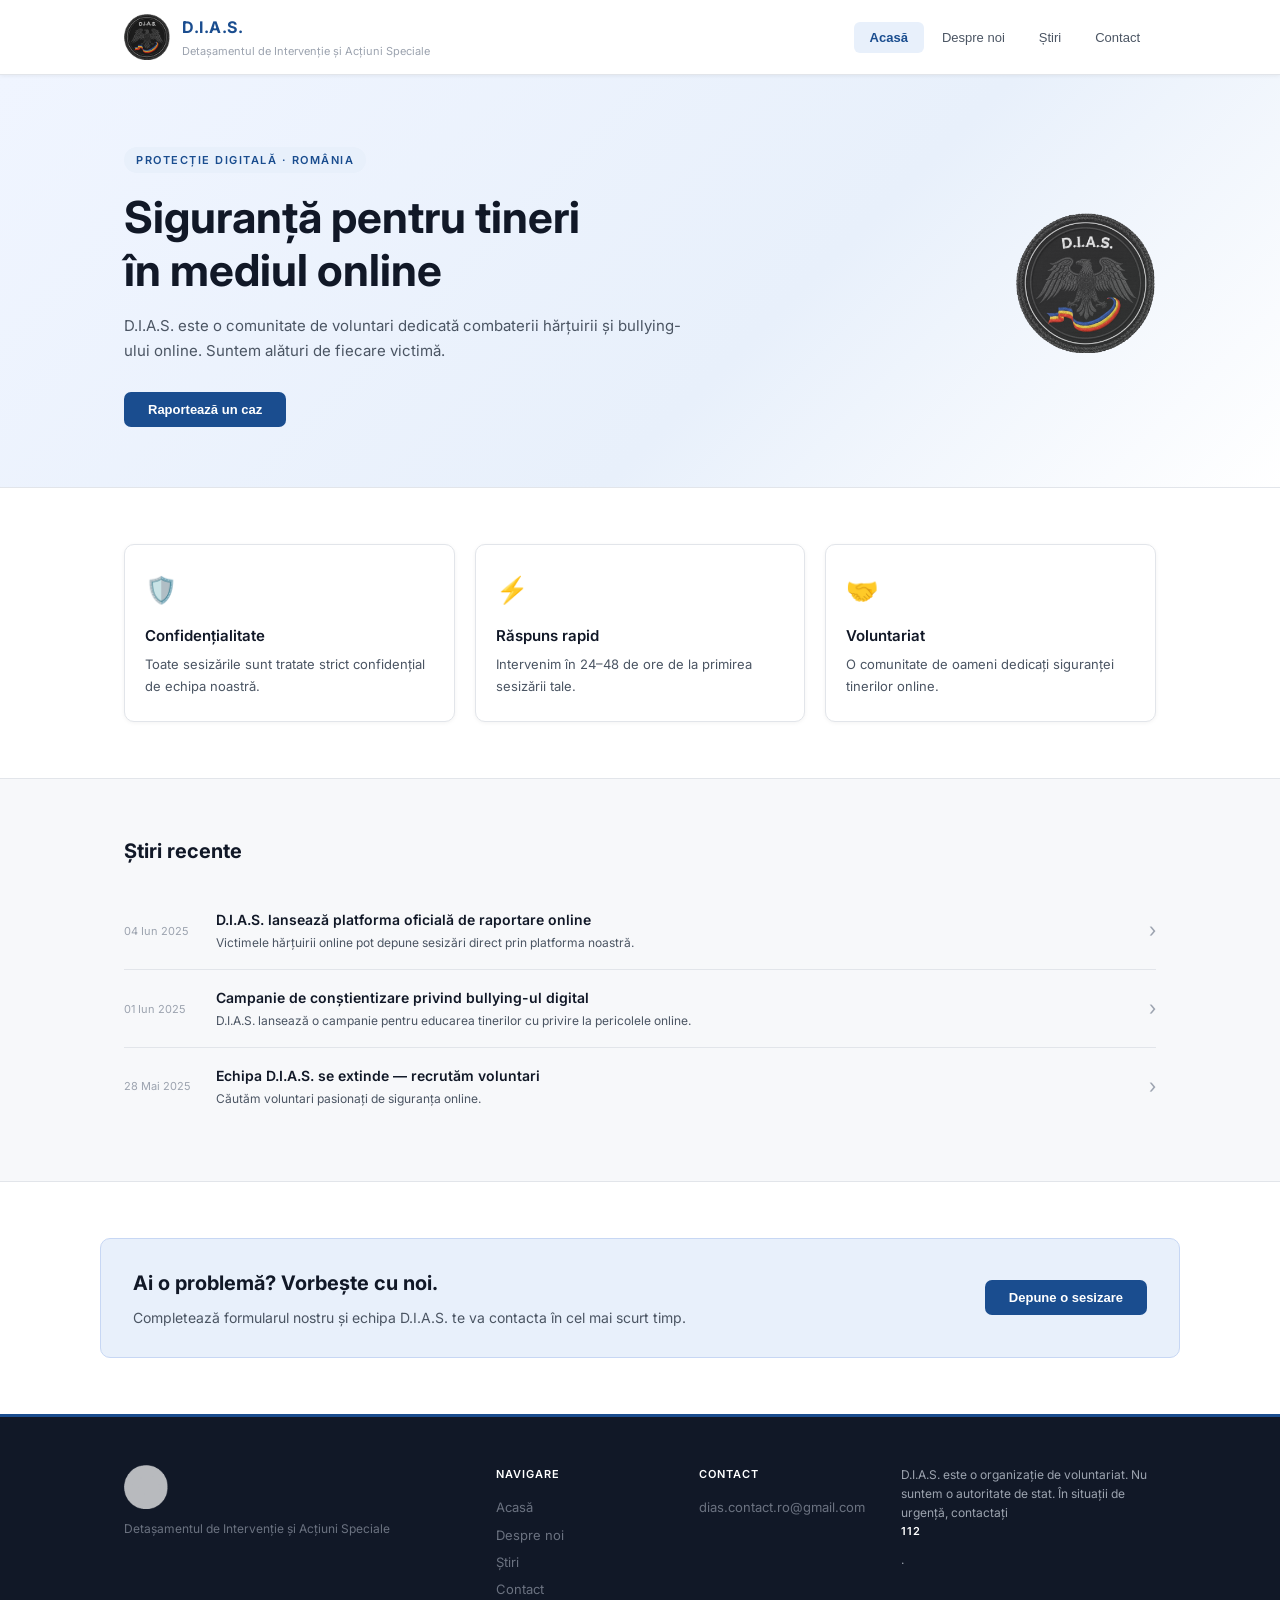
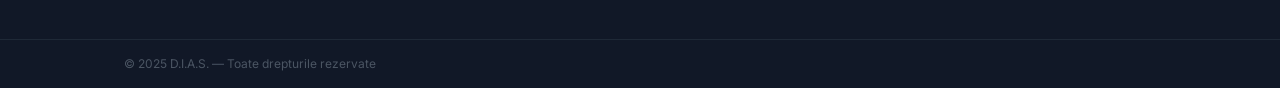
==== index.html @ 5bc7a884 "Add files via upload" ====
<!DOCTYPE html>
<html lang="ro">
<head>
    <meta charset="UTF-8">
    <meta name="viewport" content="width=device-width, initial-scale=1.0">
    <title>D.I.A.S. — Detașamentul de Intervenție și Acțiuni Speciale</title>
    <meta name="description" content="D.I.A.S. protejează copiii și tinerii împotriva hărțuirii și bullying-ului online.">
    <meta name="robots" content="index, follow">
    <link rel="preconnect" href="https://fonts.googleapis.com">
    <link href="https://fonts.googleapis.com/css2?family=Inter:wght@400;500;600;700&display=swap" rel="stylesheet">
    <link rel="stylesheet" href="style.css">
</head>
<body>

<!-- HEADER -->
<header class="header">
    <div class="wrap header-inner">
        <div class="logo">
            <img src="assets/dias-logo.png" alt="D.I.A.S.">
            <div>
                <div class="logo-name">D.I.A.S.</div>
                <div class="logo-sub">Detașamentul de Intervenție și Acțiuni Speciale</div>
            </div>
        </div>
        <nav class="tabs" id="tabs">
            <button class="tab active" data-tab="acasa">Acasă</button>
            <button class="tab" data-tab="despre">Despre noi</button>
            <button class="tab" data-tab="stiri">Știri</button>
            <button class="tab" data-tab="contact">Contact</button>
        </nav>
        <button class="hamburger" id="hamburger">
            <span></span><span></span><span></span>
        </button>
    </div>
</header>

<!-- PAGINI -->
<main>

    <!-- ── ACASĂ ── -->
    <div class="page active" id="page-acasa">

        <section class="hero-section">
            <div class="wrap hero-wrap">
                <div class="hero-text">
                    <p class="hero-tag">Protecție digitală · România</p>
                    <h1>Siguranță pentru tineri<br>în mediul online</h1>
                    <p class="hero-desc">D.I.A.S. este o comunitate de voluntari dedicată combaterii hărțuirii și bullying-ului online. Suntem alături de fiecare victimă.</p>
                    <button class="btn" onclick="switchTab('contact')">Raportează un caz</button>
                </div>
                <div class="hero-logo-wrap">
                    <img src="assets/dias-logo.png" alt="D.I.A.S.">
                </div>
            </div>
        </section>

        <section class="section">
            <div class="wrap">
                <div class="cards3">
                    <div class="card">
                        <div class="card-icon">🛡️</div>
                        <h3>Confidențialitate</h3>
                        <p>Toate sesizările sunt tratate strict confidențial de echipa noastră.</p>
                    </div>
                    <div class="card">
                        <div class="card-icon">⚡</div>
                        <h3>Răspuns rapid</h3>
                        <p>Intervenim în 24–48 de ore de la primirea sesizării tale.</p>
                    </div>
                    <div class="card">
                        <div class="card-icon">🤝</div>
                        <h3>Voluntariat</h3>
                        <p>O comunitate de oameni dedicați siguranței tinerilor online.</p>
                    </div>
                </div>
            </div>
        </section>

        <section class="section section-gray">
            <div class="wrap">
                <h2 class="section-title">Știri recente</h2>
                <div class="news-list">
                    <div class="news-item" onclick="switchTab('stiri')">
                        <span class="news-date">04 Iun 2025</span>
                        <div>
                            <div class="news-title">D.I.A.S. lansează platforma oficială de raportare online</div>
                            <div class="news-excerpt">Victimele hărțuirii online pot depune sesizări direct prin platforma noastră.</div>
                        </div>
                        <span class="news-arrow">›</span>
                    </div>
                    <div class="news-item" onclick="switchTab('stiri')">
                        <span class="news-date">01 Iun 2025</span>
                        <div>
                            <div class="news-title">Campanie de conștientizare privind bullying-ul digital</div>
                            <div class="news-excerpt">D.I.A.S. lansează o campanie pentru educarea tinerilor cu privire la pericolele online.</div>
                        </div>
                        <span class="news-arrow">›</span>
                    </div>
                    <div class="news-item" onclick="switchTab('stiri')">
                        <span class="news-date">28 Mai 2025</span>
                        <div>
                            <div class="news-title">Echipa D.I.A.S. se extinde — recrutăm voluntari</div>
                            <div class="news-excerpt">Căutăm voluntari pasionați de siguranța online.</div>
                        </div>
                        <span class="news-arrow">›</span>
                    </div>
                </div>
            </div>
        </section>

        <section class="section">
            <div class="wrap cta-wrap">
                <div>
                    <h2>Ai o problemă? Vorbește cu noi.</h2>
                    <p>Completează formularul nostru și echipa D.I.A.S. te va contacta în cel mai scurt timp.</p>
                </div>
                <button class="btn" onclick="switchTab('contact')">Depune o sesizare</button>
            </div>
        </section>

    </div>

    <!-- ── DESPRE NOI ── -->
    <div class="page" id="page-despre">

        <div class="page-header">
            <div class="wrap">
                <h1>Despre noi</h1>
                <p>Cine suntem și ce ne propunem</p>
            </div>
        </div>

        <section class="section">
            <div class="wrap content-wrap">
                <div class="content-body">

                    <h2>Misiunea noastră</h2>
                    <p><strong>D.I.A.S.</strong> — Detașamentul de Intervenție și Acțiuni Speciale — este o comunitate online dedicată protejării copiilor și tinerilor în mediul digital din România.</p>
                    <p>Scopul nostru este să oferim ajutor persoanelor care se confruntă cu <strong>hărțuire, bullying, amenințări</strong> sau comportament toxic pe internet, indiferent de platformă. Fiecare caz este tratat cu seriozitate, discreție și empatie.</p>

                    <h2>Ce facem</h2>
                    <ul>
                        <li>Primim și analizăm sesizările privind hărțuirea și bullying-ul online</li>
                        <li>Oferim îndrumare victimelor cu privire la pașii de urmat</li>
                        <li>Documentăm cazurile și le transmitem autorităților când situația o impune</li>
                        <li>Oferim sprijin emoțional și consiliere de bază</li>
                        <li>Derulăm campanii de conștientizare privind siguranța online</li>
                    </ul>

                    <h2>Cum lucrăm</h2>
                    <p>Toate sesizările primite sunt analizate de echipa D.I.A.S. în termen de <strong>24–48 de ore</strong>. Datele tale sunt tratate strict confidențial și nu sunt partajate cu terți fără acordul tău.</p>
                    <p>În cazurile grave care implică amenințări fizice sau infracțiuni, te îndrumăm să contactezi autoritățile competente (Poliția Română, DIICOT).</p>

                    <h2>Echipa</h2>
                    <p>D.I.A.S. este formată din voluntari pasionați de siguranța online. Suntem tineri care au ales să facă ceva concret împotriva hărțuirii digitale. Dacă vrei să te alături, ne poți contacta oricând.</p>

                </div>
                <aside class="sidebar">
                    <div class="side-box">
                        <img src="assets/dias-logo.png" alt="D.I.A.S." style="height:60px;margin-bottom:12px;display:block;">
                        <strong>Contact</strong>
                        <p><a href="mailto:dias.contact.ro@gmail.com">dias.contact.ro@gmail.com</a></p>
                        <hr>
                        <strong>Sesizări</strong>
                        <p><a href="#" onclick="switchTab('contact');return false;">Formular online</a></p>
                        <hr>
                        <p class="note">Organizație de voluntariat. Nu suntem o autoritate de stat.</p>
                    </div>
                </aside>
            </div>
        </section>

    </div>

    <!-- ── ȘTIRI ── -->
    <div class="page" id="page-stiri">

        <div class="page-header">
            <div class="wrap">
                <h1>Știri</h1>
                <p>Ultimele noutăți din activitatea D.I.A.S.</p>
            </div>
        </div>

        <section class="section">
            <div class="wrap content-wrap">
                <div class="content-body">

                    <article class="article">
                        <div class="article-date">04 Iunie 2025</div>
                        <h2>D.I.A.S. lansează platforma oficială de raportare online</h2>
                        <p>Începând de astăzi, victimele hărțuirii online pot depune sesizări direct prin intermediul platformei noastre. Formularul este disponibil 24/7 și toate rapoartele sunt tratate confidențial.</p>
                        <p>Echipa D.I.A.S. se angajează să răspundă fiecărei sesizări în termen de 24–48 de ore și să ofere îndrumare personalizată fiecărei victime.</p>
                    </article>

                    <article class="article">
                        <div class="article-date">01 Iunie 2025</div>
                        <h2>Campanie de conștientizare privind bullying-ul digital</h2>
                        <p>D.I.A.S. lansează o campanie națională pentru educarea tinerilor cu privire la pericolele mediului online. Campania vizează platformele de social media unde bullying-ul este cel mai frecvent întâlnit.</p>
                        <p>Dacă vrei să contribui la această campanie, contactează-ne la <a href="mailto:dias.contact.ro@gmail.com">dias.contact.ro@gmail.com</a>.</p>
                    </article>

                    <article class="article">
                        <div class="article-date">28 Mai 2025</div>
                        <h2>Echipa D.I.A.S. se extinde — recrutăm voluntari</h2>
                        <p>D.I.A.S. caută voluntari pasionați de siguranța online. Nu ai nevoie de experiență specifică — doar dorința de a face o diferență. Trimite-ne un email la <a href="mailto:dias.contact.ro@gmail.com">dias.contact.ro@gmail.com</a> cu câteva cuvinte despre tine.</p>
                    </article>

                </div>
                <aside class="sidebar">
                    <div class="side-box">
                        <strong>Categorii</strong>
                        <hr>
                        <p><a href="#">Anunțuri (3)</a></p>
                        <p><a href="#">Campanii (1)</a></p>
                    </div>
                    <div class="side-box" style="margin-top:16px;">
                        <strong>Raportează un caz</strong>
                        <p style="margin:8px 0 12px;font-size:13px;">Ai o problemă? Echipa D.I.A.S. te ajută.</p>
                        <button class="btn btn-sm" onclick="switchTab('contact')">Sesizare online</button>
                    </div>
                </aside>
            </div>
        </section>

    </div>

    <!-- ── CONTACT ── -->
    <div class="page" id="page-contact">

        <div class="page-header">
            <div class="wrap">
                <h1>Contact</h1>
                <p>Sesizări și informații de contact</p>
            </div>
        </div>

        <section class="section">
            <div class="wrap content-wrap">
                <div class="content-body">
                    <h2>Depune o sesizare</h2>
                    <p>Dacă te confrunți cu hărțuire sau bullying online, completează formularul de mai jos. Echipa D.I.A.S. te va contacta prin email în termen de 24–48 de ore.</p>
                    <p>Sesizarea trebuie să conțină o descriere clară a problemei, platformele implicate și, dacă este posibil, dovezi (capturi de ecran, linkuri).</p>
                    <div class="form-wrap">
                        <iframe
                            src="https://docs.google.com/forms/d/e/1FAIpQLSdGthnDrXhJp_tRDmYbMoUXN8ot21KnZCwZUNRTyCgDD9gt9Q/viewform?embedded=true"
                            width="100%" height="680" frameborder="0"
                            marginheight="0" marginwidth="0"
                            title="Formular sesizare D.I.A.S.">Se încarcă…</iframe>
                    </div>
                </div>
                <aside class="sidebar">
                    <div class="side-box">
                        <strong>Informații contact</strong>
                        <hr>
                        <p><strong>Email</strong><br><a href="mailto:dias.contact.ro@gmail.com">dias.contact.ro@gmail.com</a></p>
                        <hr>
                        <p style="font-size:12px;color:#777;">Răspundem în 24–48 de ore.</p>
                        <hr>
                        <p class="note urgent">⚠ Dacă ești în pericol fizic imediat, sună <strong>112</strong>.</p>
                    </div>
                    <div class="side-box" style="margin-top:16px;">
                        <strong>Alătură-te echipei</strong>
                        <p style="margin:8px 0 12px;font-size:13px;">Căutăm voluntari. Trimite-ne un email cu câteva cuvinte despre tine.</p>
                        <a href="mailto:dias.contact.ro@gmail.com?subject=Voluntariat D.I.A.S." class="btn btn-sm" style="display:block;text-align:center;">Aplică acum</a>
                    </div>
                </aside>
            </div>
        </section>

    </div>

</main>

<!-- FOOTER -->
<footer class="footer">
    <div class="wrap footer-inner">
        <div>
            <img src="assets/dias-logo.png" alt="D.I.A.S." class="footer-logo">
            <p>Detașamentul de Intervenție și Acțiuni Speciale</p>
        </div>
        <div class="footer-col">
            <strong>Navigare</strong>
            <a href="#" onclick="switchTab('acasa');return false;">Acasă</a>
            <a href="#" onclick="switchTab('despre');return false;">Despre noi</a>
            <a href="#" onclick="switchTab('stiri');return false;">Știri</a>
            <a href="#" onclick="switchTab('contact');return false;">Contact</a>
        </div>
        <div class="footer-col">
            <strong>Contact</strong>
            <a href="mailto:dias.contact.ro@gmail.com">dias.contact.ro@gmail.com</a>
        </div>
        <div class="footer-col">
            <p class="note">D.I.A.S. este o organizație de voluntariat. Nu suntem o autoritate de stat. În situații de urgență, contactați <strong>112</strong>.</p>
        </div>
    </div>
    <div class="footer-bottom">
        <div class="wrap">© 2025 D.I.A.S. — Toate drepturile rezervate</div>
    </div>
</footer>

<script src="script.js"></script>
</body>
</html>
---- style.css ----
/* D.I.A.S. — Clean, professional, white background */
*, *::before, *::after { box-sizing: border-box; margin: 0; padding: 0; }

:root {
    --blue:    #1a4d8f;
    --blue2:   #153d72;
    --blue-l:  #e8f0fb;
    --white:   #fff;
    --gray:    #f7f8fa;
    --border:  #e2e5ea;
    --text:    #111827;
    --text2:   #4b5563;
    --text3:   #9ca3af;
    --red:     #b91c1c;
}

html { scroll-behavior: smooth; }
body { font-family: 'Inter', sans-serif; background: var(--white); color: var(--text); font-size: 15px; line-height: 1.65; }
.wrap { max-width: 1080px; margin: 0 auto; padding: 0 24px; }
a { color: var(--blue); text-decoration: none; }
a:hover { text-decoration: underline; }
p { color: var(--text2); }
strong { color: var(--text); font-weight: 600; }

/* ── HEADER ─────────────────────────────────────── */
.header {
    background: var(--white);
    border-bottom: 1px solid var(--border);
    position: sticky; top: 0; z-index: 100;
    box-shadow: 0 1px 4px rgba(0,0,0,0.06);
}
.header-inner {
    display: flex; align-items: center;
    justify-content: space-between;
    padding: 14px 24px; gap: 24px;
}
.logo { display: flex; align-items: center; gap: 12px; flex-shrink: 0; }
.logo img { height: 46px; object-fit: contain; }
.logo-name { font-size: 16px; font-weight: 700; color: var(--blue); letter-spacing: 0.5px; }
.logo-sub { font-size: 11px; color: var(--text3); margin-top: 1px; }

/* TABS */
.tabs { display: flex; align-items: center; gap: 2px; }
.tab {
    padding: 8px 16px; font-size: 13px; font-weight: 500;
    color: var(--text2); background: none; border: none;
    cursor: pointer; border-radius: 6px; transition: all .18s;
    white-space: nowrap;
}
.tab:hover { background: var(--gray); color: var(--text); }
.tab.active { background: var(--blue-l); color: var(--blue); font-weight: 600; }

.hamburger { display: none; flex-direction: column; gap: 5px; background: none; border: none; cursor: pointer; }
.hamburger span { display: block; width: 22px; height: 2px; background: var(--blue); border-radius: 2px; }

/* ── PAGES ──────────────────────────────────────── */
.page { display: none; }
.page.active { display: block; }

/* ── HERO ───────────────────────────────────────── */
.hero-section {
    background: linear-gradient(135deg, #f0f5ff 0%, #e8f0fb 60%, var(--white) 100%);
    border-bottom: 1px solid var(--border);
    padding: 72px 0 60px;
}
.hero-wrap { display: flex; align-items: center; justify-content: space-between; gap: 40px; }
.hero-text { max-width: 560px; }
.hero-tag {
    display: inline-block; font-size: 11px; font-weight: 600;
    letter-spacing: 1.5px; text-transform: uppercase;
    color: var(--blue); background: var(--blue-l);
    padding: 4px 12px; border-radius: 20px; margin-bottom: 18px;
}
.hero-text h1 {
    font-size: clamp(28px, 3.5vw, 44px); font-weight: 700;
    color: var(--text); line-height: 1.2; margin-bottom: 16px;
}
.hero-desc { font-size: 15px; color: var(--text2); margin-bottom: 28px; line-height: 1.7; }
.hero-logo-wrap img { height: 140px; opacity: 0.9; }

/* ── BTN ────────────────────────────────────────── */
.btn {
    display: inline-block; padding: 10px 24px;
    background: var(--blue); color: #fff; font-size: 13px;
    font-weight: 600; border-radius: 7px; border: none;
    cursor: pointer; transition: background .2s, transform .15s;
    text-decoration: none;
}
.btn:hover { background: var(--blue2); text-decoration: none; transform: translateY(-1px); }
.btn-sm { padding: 8px 18px; font-size: 12px; }

/* ── SECTIONS ───────────────────────────────────── */
.section { padding: 56px 0; }
.section-gray { background: var(--gray); border-top: 1px solid var(--border); border-bottom: 1px solid var(--border); }
.section-title { font-size: 20px; font-weight: 700; color: var(--text); margin-bottom: 24px; }

/* ── CARDS ──────────────────────────────────────── */
.cards3 { display: grid; grid-template-columns: repeat(3, 1fr); gap: 20px; }
.card {
    background: var(--white); border: 1px solid var(--border);
    border-radius: 10px; padding: 24px 20px;
    box-shadow: 0 1px 4px rgba(0,0,0,0.05); transition: box-shadow .2s;
}
.card:hover { box-shadow: 0 4px 16px rgba(0,0,0,0.08); }
.card-icon { font-size: 26px; margin-bottom: 12px; }
.card h3 { font-size: 15px; font-weight: 600; color: var(--text); margin-bottom: 6px; }
.card p { font-size: 13px; color: var(--text2); }

/* ── NEWS LIST ──────────────────────────────────── */
.news-list { display: flex; flex-direction: column; gap: 0; }
.news-item {
    display: flex; align-items: center; gap: 20px;
    padding: 16px 0; border-bottom: 1px solid var(--border);
    cursor: pointer; transition: background .15s;
}
.news-item:last-child { border-bottom: none; }
.news-item:hover { background: var(--blue-l); margin: 0 -12px; padding: 16px 12px; border-radius: 8px; border-bottom-color: transparent; }
.news-date { font-size: 11px; color: var(--text3); white-space: nowrap; min-width: 72px; }
.news-title { font-size: 14px; font-weight: 600; color: var(--text); margin-bottom: 2px; }
.news-excerpt { font-size: 12px; color: var(--text2); }
.news-arrow { font-size: 20px; color: var(--text3); margin-left: auto; flex-shrink: 0; }

/* ── CTA ────────────────────────────────────────── */
.cta-wrap {
    display: flex; align-items: center; justify-content: space-between; gap: 32px;
    background: var(--blue-l); border: 1px solid #c7d7f4;
    border-radius: 10px; padding: 28px 32px;
}
.cta-wrap h2 { font-size: 20px; font-weight: 700; color: var(--text); margin-bottom: 6px; }
.cta-wrap p { font-size: 14px; color: var(--text2); }

/* ── PAGE HEADER ────────────────────────────────── */
.page-header {
    background: var(--blue); padding: 32px 0;
    border-bottom: 1px solid var(--border);
}
.page-header h1 { font-size: 26px; font-weight: 700; color: #fff; margin-bottom: 4px; }
.page-header p { font-size: 13px; color: rgba(255,255,255,0.7); }

/* ── CONTENT LAYOUT ─────────────────────────────── */
.content-wrap { display: grid; grid-template-columns: 1fr 260px; gap: 40px; align-items: start; }
.content-body h2 {
    font-size: 18px; font-weight: 700; color: var(--text);
    margin: 28px 0 10px; padding-bottom: 8px;
    border-bottom: 1px solid var(--border);
}
.content-body h2:first-child { margin-top: 0; }
.content-body p { font-size: 14px; color: var(--text2); margin-bottom: 12px; line-height: 1.75; }
.content-body ul { padding-left: 18px; margin-bottom: 14px; }
.content-body li { font-size: 14px; color: var(--text2); margin-bottom: 6px; }
.content-body a { color: var(--blue); }

/* ── SIDEBAR ────────────────────────────────────── */
.side-box {
    background: var(--gray); border: 1px solid var(--border);
    border-radius: 8px; padding: 18px; font-size: 13px;
}
.side-box strong { font-size: 13px; color: var(--text); display: block; margin-bottom: 8px; }
.side-box hr { border: none; border-top: 1px solid var(--border); margin: 10px 0; }
.side-box p { font-size: 13px; color: var(--text2); margin: 0; line-height: 1.6; }
.side-box a { color: var(--blue); font-size: 13px; }
.note { font-size: 12px !important; color: var(--text3) !important; }
.note.urgent { color: var(--red) !important; }

/* ── ARTICLE ────────────────────────────────────── */
.article { padding-bottom: 32px; margin-bottom: 32px; border-bottom: 1px solid var(--border); }
.article:last-child { border-bottom: none; padding-bottom: 0; }
.article-date { font-size: 11px; color: var(--text3); text-transform: uppercase; letter-spacing: 0.5px; margin-bottom: 6px; }
.article h2 { font-size: 18px; font-weight: 700; color: var(--text); margin-bottom: 10px; border: none; padding: 0; }
.article p { font-size: 14px; color: var(--text2); margin-bottom: 10px; line-height: 1.75; }

/* ── FORM ───────────────────────────────────────── */
.form-wrap { border: 1px solid var(--border); border-radius: 8px; overflow: hidden; margin-top: 20px; }
.form-wrap iframe { display: block; }

/* ── FOOTER ─────────────────────────────────────── */
.footer { background: #111827; padding: 48px 0 0; margin-top: 0; border-top: 3px solid var(--blue); }
.footer-inner { display: grid; grid-template-columns: 2fr 1fr 1fr 1.5fr; gap: 32px; padding-bottom: 36px; }
.footer-logo { height: 44px; object-fit: contain; filter: brightness(0) invert(1); opacity: 0.7; display: block; margin-bottom: 10px; }
.footer-inner > div > p { font-size: 12px; color: #6b7280; }
.footer-col { display: flex; flex-direction: column; gap: 2px; }
.footer-col strong { font-size: 11px; text-transform: uppercase; letter-spacing: 1px; color: #fff; margin-bottom: 10px; display: block; }
.footer-col a { font-size: 13px; color: #6b7280; padding: 2px 0; transition: color .15s; }
.footer-col a:hover { color: #fff; text-decoration: none; }
.footer-col .note { font-size: 12px; color: #4b5563; line-height: 1.6; }
.footer-bottom { border-top: 1px solid #1f2937; padding: 14px 0; }
.footer-bottom .wrap { font-size: 12px; color: #4b5563; }

/* ── RESPONSIVE ─────────────────────────────────── */
@media (max-width: 860px) {
    .cards3 { grid-template-columns: 1fr 1fr; }
    .content-wrap { grid-template-columns: 1fr; }
    .footer-inner { grid-template-columns: 1fr 1fr; }
    .hero-logo-wrap { display: none; }
    .cta-wrap { flex-direction: column; gap: 16px; }
}
@media (max-width: 600px) {
    .tabs { display: none; }
    .tabs.open {
        display: flex; flex-direction: column;
        position: absolute; top: 100%; left: 0; right: 0;
        background: var(--white); border-bottom: 1px solid var(--border);
        box-shadow: 0 4px 12px rgba(0,0,0,0.08);
        padding: 8px; z-index: 999; gap: 2px;
    }
    .tabs.open .tab { text-align: left; border-radius: 6px; }
    .hamburger { display: flex; }
    .header-inner { position: relative; }
    .cards3 { grid-template-columns: 1fr; }
    .footer-inner { grid-template-columns: 1fr; gap: 20px; }
    .hero-section { padding: 48px 0 40px; }
}
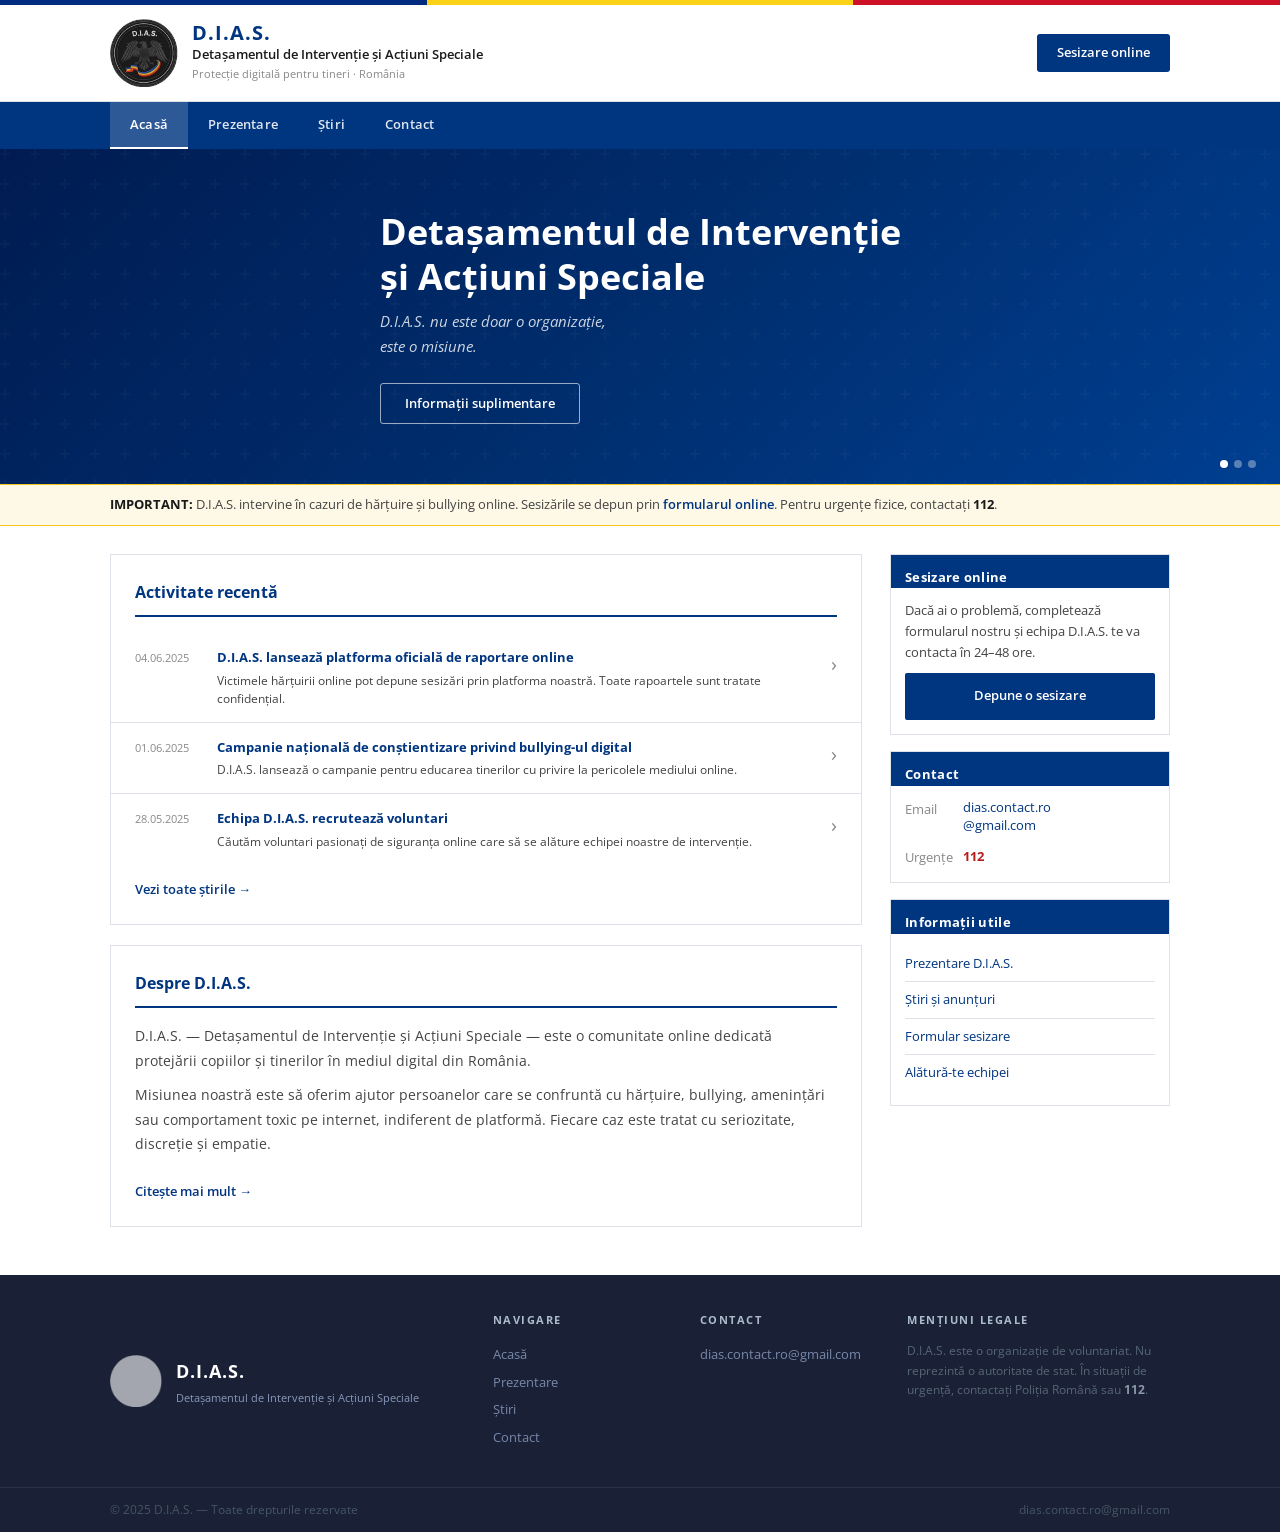
==== commit 7cbdef63: "Add files via upload" ====
--- a/index.html
+++ b/index.html
@@ -4,301 +4,179 @@
     <meta charset="UTF-8">
     <meta name="viewport" content="width=device-width, initial-scale=1.0">
     <title>D.I.A.S. — Detașamentul de Intervenție și Acțiuni Speciale</title>
-    <meta name="description" content="D.I.A.S. protejează copiii și tinerii împotriva hărțuirii și bullying-ului online.">
-    <meta name="robots" content="index, follow">
+    <meta name="description" content="D.I.A.S. protejează copiii și tinerii împotriva hărțuirii și bullying-ului online din România.">
     <link rel="preconnect" href="https://fonts.googleapis.com">
-    <link href="https://fonts.googleapis.com/css2?family=Inter:wght@400;500;600;700&display=swap" rel="stylesheet">
+    <link href="https://fonts.googleapis.com/css2?family=Open+Sans:wght@400;600;700&display=swap" rel="stylesheet">
     <link rel="stylesheet" href="style.css">
 </head>
 <body>
 
+<!-- TRICOLOR -->
+<div class="tricolor">
+    <div class="tc-blue"></div>
+    <div class="tc-yellow"></div>
+    <div class="tc-red"></div>
+</div>
+
 <!-- HEADER -->
 <header class="header">
     <div class="wrap header-inner">
-        <div class="logo">
+        <a href="index.html" class="logo">
             <img src="assets/dias-logo.png" alt="D.I.A.S.">
-            <div>
+            <div class="logo-text">
                 <div class="logo-name">D.I.A.S.</div>
-                <div class="logo-sub">Detașamentul de Intervenție și Acțiuni Speciale</div>
+                <div class="logo-full">Detașamentul de Intervenție și Acțiuni Speciale</div>
+                <div class="logo-sub">Protecție digitală pentru tineri · România</div>
             </div>
+        </a>
+        <div class="header-right">
+            <a href="contact.html" class="header-sesizare">Sesizare online</a>
         </div>
-        <nav class="tabs" id="tabs">
-            <button class="tab active" data-tab="acasa">Acasă</button>
-            <button class="tab" data-tab="despre">Despre noi</button>
-            <button class="tab" data-tab="stiri">Știri</button>
-            <button class="tab" data-tab="contact">Contact</button>
-        </nav>
-        <button class="hamburger" id="hamburger">
-            <span></span><span></span><span></span>
-        </button>
     </div>
 </header>
 
-<!-- PAGINI -->
-<main>
+<!-- NAV -->
+<nav class="nav">
+    <div class="wrap nav-inner">
+        <a href="index.html" class="nav-link active">Acasă</a>
+        <a href="despre.html" class="nav-link">Prezentare</a>
+        <a href="stiri.html" class="nav-link">Știri</a>
+        <a href="contact.html" class="nav-link">Contact</a>
+    </div>
+</nav>
 
-    <!-- ── ACASĂ ── -->
-    <div class="page active" id="page-acasa">
+<!-- HERO -->
+<section class="hero">
+    <div class="hero-overlay"></div>
+    <div class="wrap hero-content">
+        <h1>Detașamentul de Intervenție<br>și Acțiuni Speciale</h1>
+        <p>D.I.A.S. nu este doar o organizație,<br>este o misiune.</p>
+        <a href="contact.html" class="hero-btn">Informații suplimentare</a>
+    </div>
+    <div class="hero-dots">
+        <span class="dot active"></span>
+        <span class="dot"></span>
+        <span class="dot"></span>
+    </div>
+</section>
 
-        <section class="hero-section">
-            <div class="wrap hero-wrap">
-                <div class="hero-text">
-                    <p class="hero-tag">Protecție digitală · România</p>
-                    <h1>Siguranță pentru tineri<br>în mediul online</h1>
-                    <p class="hero-desc">D.I.A.S. este o comunitate de voluntari dedicată combaterii hărțuirii și bullying-ului online. Suntem alături de fiecare victimă.</p>
-                    <button class="btn" onclick="switchTab('contact')">Raportează un caz</button>
-                </div>
-                <div class="hero-logo-wrap">
-                    <img src="assets/dias-logo.png" alt="D.I.A.S.">
-                </div>
+<!-- URGENTA -->
+<div class="urgenta-bar">
+    <div class="wrap">
+        <strong>IMPORTANT:</strong> D.I.A.S. intervine în cazuri de hărțuire și bullying online. 
+        Sesizările se depun prin <a href="contact.html">formularul online</a>. 
+        Pentru urgențe fizice, contactați <strong>112</strong>.
+    </div>
+</div>
+
+<!-- MAIN -->
+<div class="wrap main-layout">
+    <main class="main-content">
+
+        <section class="content-block">
+            <h2 class="block-title">Activitate recentă</h2>
+            <div class="news-items">
+                <a href="stiri.html" class="news-row">
+                    <div class="news-row-date">04.06.2025</div>
+                    <div class="news-row-body">
+                        <div class="news-row-title">D.I.A.S. lansează platforma oficială de raportare online</div>
+                        <div class="news-row-desc">Victimele hărțuirii online pot depune sesizări prin platforma noastră. Toate rapoartele sunt tratate confidențial.</div>
+                    </div>
+                    <div class="news-row-arrow">›</div>
+                </a>
+                <a href="stiri.html" class="news-row">
+                    <div class="news-row-date">01.06.2025</div>
+                    <div class="news-row-body">
+                        <div class="news-row-title">Campanie națională de conștientizare privind bullying-ul digital</div>
+                        <div class="news-row-desc">D.I.A.S. lansează o campanie pentru educarea tinerilor cu privire la pericolele mediului online.</div>
+                    </div>
+                    <div class="news-row-arrow">›</div>
+                </a>
+                <a href="stiri.html" class="news-row">
+                    <div class="news-row-date">28.05.2025</div>
+                    <div class="news-row-body">
+                        <div class="news-row-title">Echipa D.I.A.S. recrutează voluntari</div>
+                        <div class="news-row-desc">Căutăm voluntari pasionați de siguranța online care să se alăture echipei noastre de intervenție.</div>
+                    </div>
+                    <div class="news-row-arrow">›</div>
+                </a>
             </div>
+            <a href="stiri.html" class="view-all">Vezi toate știrile &rarr;</a>
         </section>
 
-        <section class="section">
-            <div class="wrap">
-                <div class="cards3">
-                    <div class="card">
-                        <div class="card-icon">🛡️</div>
-                        <h3>Confidențialitate</h3>
-                        <p>Toate sesizările sunt tratate strict confidențial de echipa noastră.</p>
-                    </div>
-                    <div class="card">
-                        <div class="card-icon">⚡</div>
-                        <h3>Răspuns rapid</h3>
-                        <p>Intervenim în 24–48 de ore de la primirea sesizării tale.</p>
-                    </div>
-                    <div class="card">
-                        <div class="card-icon">🤝</div>
-                        <h3>Voluntariat</h3>
-                        <p>O comunitate de oameni dedicați siguranței tinerilor online.</p>
-                    </div>
-                </div>
-            </div>
+        <section class="content-block">
+            <h2 class="block-title">Despre D.I.A.S.</h2>
+            <p>D.I.A.S. — Detașamentul de Intervenție și Acțiuni Speciale — este o comunitate online dedicată protejării copiilor și tinerilor în mediul digital din România.</p>
+            <p>Misiunea noastră este să oferim ajutor persoanelor care se confruntă cu hărțuire, bullying, amenințări sau comportament toxic pe internet, indiferent de platformă. Fiecare caz este tratat cu seriozitate, discreție și empatie.</p>
+            <a href="despre.html" class="view-all">Citește mai mult &rarr;</a>
         </section>
 
-        <section class="section section-gray">
-            <div class="wrap">
-                <h2 class="section-title">Știri recente</h2>
-                <div class="news-list">
-                    <div class="news-item" onclick="switchTab('stiri')">
-                        <span class="news-date">04 Iun 2025</span>
-                        <div>
-                            <div class="news-title">D.I.A.S. lansează platforma oficială de raportare online</div>
-                            <div class="news-excerpt">Victimele hărțuirii online pot depune sesizări direct prin platforma noastră.</div>
-                        </div>
-                        <span class="news-arrow">›</span>
-                    </div>
-                    <div class="news-item" onclick="switchTab('stiri')">
-                        <span class="news-date">01 Iun 2025</span>
-                        <div>
-                            <div class="news-title">Campanie de conștientizare privind bullying-ul digital</div>
-                            <div class="news-excerpt">D.I.A.S. lansează o campanie pentru educarea tinerilor cu privire la pericolele online.</div>
-                        </div>
-                        <span class="news-arrow">›</span>
-                    </div>
-                    <div class="news-item" onclick="switchTab('stiri')">
-                        <span class="news-date">28 Mai 2025</span>
-                        <div>
-                            <div class="news-title">Echipa D.I.A.S. se extinde — recrutăm voluntari</div>
-                            <div class="news-excerpt">Căutăm voluntari pasionați de siguranța online.</div>
-                        </div>
-                        <span class="news-arrow">›</span>
-                    </div>
-                </div>
+    </main>
+
+    <aside class="sidebar">
+        <div class="side-widget">
+            <div class="side-widget-title">Sesizare online</div>
+            <p>Dacă ai o problemă, completează formularul nostru și echipa D.I.A.S. te va contacta în 24–48 ore.</p>
+            <a href="contact.html" class="side-btn">Depune o sesizare</a>
+        </div>
+        <div class="side-widget">
+            <div class="side-widget-title">Contact</div>
+            <div class="side-info-row">
+                <span class="si-label">Email</span>
+                <a href="mailto:dias.contact.ro@gmail.com">dias.contact.ro<br>@gmail.com</a>
             </div>
-        </section>
-
-        <section class="section">
-            <div class="wrap cta-wrap">
-                <div>
-                    <h2>Ai o problemă? Vorbește cu noi.</h2>
-                    <p>Completează formularul nostru și echipa D.I.A.S. te va contacta în cel mai scurt timp.</p>
-                </div>
-                <button class="btn" onclick="switchTab('contact')">Depune o sesizare</button>
-            </div>
-        </section>
-
-    </div>
-
-    <!-- ── DESPRE NOI ── -->
-    <div class="page" id="page-despre">
-
-        <div class="page-header">
-            <div class="wrap">
-                <h1>Despre noi</h1>
-                <p>Cine suntem și ce ne propunem</p>
+            <div class="side-info-row">
+                <span class="si-label">Urgențe</span>
+                <strong style="color:#b91c1c;">112</strong>
             </div>
         </div>
-
-        <section class="section">
-            <div class="wrap content-wrap">
-                <div class="content-body">
-
-                    <h2>Misiunea noastră</h2>
-                    <p><strong>D.I.A.S.</strong> — Detașamentul de Intervenție și Acțiuni Speciale — este o comunitate online dedicată protejării copiilor și tinerilor în mediul digital din România.</p>
-                    <p>Scopul nostru este să oferim ajutor persoanelor care se confruntă cu <strong>hărțuire, bullying, amenințări</strong> sau comportament toxic pe internet, indiferent de platformă. Fiecare caz este tratat cu seriozitate, discreție și empatie.</p>
-
-                    <h2>Ce facem</h2>
-                    <ul>
-                        <li>Primim și analizăm sesizările privind hărțuirea și bullying-ul online</li>
-                        <li>Oferim îndrumare victimelor cu privire la pașii de urmat</li>
-                        <li>Documentăm cazurile și le transmitem autorităților când situația o impune</li>
-                        <li>Oferim sprijin emoțional și consiliere de bază</li>
-                        <li>Derulăm campanii de conștientizare privind siguranța online</li>
-                    </ul>
-
-                    <h2>Cum lucrăm</h2>
-                    <p>Toate sesizările primite sunt analizate de echipa D.I.A.S. în termen de <strong>24–48 de ore</strong>. Datele tale sunt tratate strict confidențial și nu sunt partajate cu terți fără acordul tău.</p>
-                    <p>În cazurile grave care implică amenințări fizice sau infracțiuni, te îndrumăm să contactezi autoritățile competente (Poliția Română, DIICOT).</p>
-
-                    <h2>Echipa</h2>
-                    <p>D.I.A.S. este formată din voluntari pasionați de siguranța online. Suntem tineri care au ales să facă ceva concret împotriva hărțuirii digitale. Dacă vrei să te alături, ne poți contacta oricând.</p>
-
-                </div>
-                <aside class="sidebar">
-                    <div class="side-box">
-                        <img src="assets/dias-logo.png" alt="D.I.A.S." style="height:60px;margin-bottom:12px;display:block;">
-                        <strong>Contact</strong>
-                        <p><a href="mailto:dias.contact.ro@gmail.com">dias.contact.ro@gmail.com</a></p>
-                        <hr>
-                        <strong>Sesizări</strong>
-                        <p><a href="#" onclick="switchTab('contact');return false;">Formular online</a></p>
-                        <hr>
-                        <p class="note">Organizație de voluntariat. Nu suntem o autoritate de stat.</p>
-                    </div>
-                </aside>
-            </div>
-        </section>
-
-    </div>
-
-    <!-- ── ȘTIRI ── -->
-    <div class="page" id="page-stiri">
-
-        <div class="page-header">
-            <div class="wrap">
-                <h1>Știri</h1>
-                <p>Ultimele noutăți din activitatea D.I.A.S.</p>
-            </div>
+        <div class="side-widget">
+            <div class="side-widget-title">Informații utile</div>
+            <ul class="side-links">
+                <li><a href="despre.html">Prezentare D.I.A.S.</a></li>
+                <li><a href="stiri.html">Știri și anunțuri</a></li>
+                <li><a href="contact.html">Formular sesizare</a></li>
+                <li><a href="mailto:dias.contact.ro@gmail.com">Alătură-te echipei</a></li>
+            </ul>
         </div>
-
-        <section class="section">
-            <div class="wrap content-wrap">
-                <div class="content-body">
-
-                    <article class="article">
-                        <div class="article-date">04 Iunie 2025</div>
-                        <h2>D.I.A.S. lansează platforma oficială de raportare online</h2>
-                        <p>Începând de astăzi, victimele hărțuirii online pot depune sesizări direct prin intermediul platformei noastre. Formularul este disponibil 24/7 și toate rapoartele sunt tratate confidențial.</p>
-                        <p>Echipa D.I.A.S. se angajează să răspundă fiecărei sesizări în termen de 24–48 de ore și să ofere îndrumare personalizată fiecărei victime.</p>
-                    </article>
-
-                    <article class="article">
-                        <div class="article-date">01 Iunie 2025</div>
-                        <h2>Campanie de conștientizare privind bullying-ul digital</h2>
-                        <p>D.I.A.S. lansează o campanie națională pentru educarea tinerilor cu privire la pericolele mediului online. Campania vizează platformele de social media unde bullying-ul este cel mai frecvent întâlnit.</p>
-                        <p>Dacă vrei să contribui la această campanie, contactează-ne la <a href="mailto:dias.contact.ro@gmail.com">dias.contact.ro@gmail.com</a>.</p>
-                    </article>
-
-                    <article class="article">
-                        <div class="article-date">28 Mai 2025</div>
-                        <h2>Echipa D.I.A.S. se extinde — recrutăm voluntari</h2>
-                        <p>D.I.A.S. caută voluntari pasionați de siguranța online. Nu ai nevoie de experiență specifică — doar dorința de a face o diferență. Trimite-ne un email la <a href="mailto:dias.contact.ro@gmail.com">dias.contact.ro@gmail.com</a> cu câteva cuvinte despre tine.</p>
-                    </article>
-
-                </div>
-                <aside class="sidebar">
-                    <div class="side-box">
-                        <strong>Categorii</strong>
-                        <hr>
-                        <p><a href="#">Anunțuri (3)</a></p>
-                        <p><a href="#">Campanii (1)</a></p>
-                    </div>
-                    <div class="side-box" style="margin-top:16px;">
-                        <strong>Raportează un caz</strong>
-                        <p style="margin:8px 0 12px;font-size:13px;">Ai o problemă? Echipa D.I.A.S. te ajută.</p>
-                        <button class="btn btn-sm" onclick="switchTab('contact')">Sesizare online</button>
-                    </div>
-                </aside>
-            </div>
-        </section>
-
-    </div>
-
-    <!-- ── CONTACT ── -->
-    <div class="page" id="page-contact">
-
-        <div class="page-header">
-            <div class="wrap">
-                <h1>Contact</h1>
-                <p>Sesizări și informații de contact</p>
-            </div>
-        </div>
-
-        <section class="section">
-            <div class="wrap content-wrap">
-                <div class="content-body">
-                    <h2>Depune o sesizare</h2>
-                    <p>Dacă te confrunți cu hărțuire sau bullying online, completează formularul de mai jos. Echipa D.I.A.S. te va contacta prin email în termen de 24–48 de ore.</p>
-                    <p>Sesizarea trebuie să conțină o descriere clară a problemei, platformele implicate și, dacă este posibil, dovezi (capturi de ecran, linkuri).</p>
-                    <div class="form-wrap">
-                        <iframe
-                            src="https://docs.google.com/forms/d/e/1FAIpQLSdGthnDrXhJp_tRDmYbMoUXN8ot21KnZCwZUNRTyCgDD9gt9Q/viewform?embedded=true"
-                            width="100%" height="680" frameborder="0"
-                            marginheight="0" marginwidth="0"
-                            title="Formular sesizare D.I.A.S.">Se încarcă…</iframe>
-                    </div>
-                </div>
-                <aside class="sidebar">
-                    <div class="side-box">
-                        <strong>Informații contact</strong>
-                        <hr>
-                        <p><strong>Email</strong><br><a href="mailto:dias.contact.ro@gmail.com">dias.contact.ro@gmail.com</a></p>
-                        <hr>
-                        <p style="font-size:12px;color:#777;">Răspundem în 24–48 de ore.</p>
-                        <hr>
-                        <p class="note urgent">⚠ Dacă ești în pericol fizic imediat, sună <strong>112</strong>.</p>
-                    </div>
-                    <div class="side-box" style="margin-top:16px;">
-                        <strong>Alătură-te echipei</strong>
-                        <p style="margin:8px 0 12px;font-size:13px;">Căutăm voluntari. Trimite-ne un email cu câteva cuvinte despre tine.</p>
-                        <a href="mailto:dias.contact.ro@gmail.com?subject=Voluntariat D.I.A.S." class="btn btn-sm" style="display:block;text-align:center;">Aplică acum</a>
-                    </div>
-                </aside>
-            </div>
-        </section>
-
-    </div>
-
-</main>
+    </aside>
+</div>
 
 <!-- FOOTER -->
 <footer class="footer">
-    <div class="wrap footer-inner">
-        <div>
-            <img src="assets/dias-logo.png" alt="D.I.A.S." class="footer-logo">
-            <p>Detașamentul de Intervenție și Acțiuni Speciale</p>
-        </div>
-        <div class="footer-col">
-            <strong>Navigare</strong>
-            <a href="#" onclick="switchTab('acasa');return false;">Acasă</a>
-            <a href="#" onclick="switchTab('despre');return false;">Despre noi</a>
-            <a href="#" onclick="switchTab('stiri');return false;">Știri</a>
-            <a href="#" onclick="switchTab('contact');return false;">Contact</a>
-        </div>
-        <div class="footer-col">
-            <strong>Contact</strong>
-            <a href="mailto:dias.contact.ro@gmail.com">dias.contact.ro@gmail.com</a>
-        </div>
-        <div class="footer-col">
-            <p class="note">D.I.A.S. este o organizație de voluntariat. Nu suntem o autoritate de stat. În situații de urgență, contactați <strong>112</strong>.</p>
+    <div class="footer-top">
+        <div class="wrap footer-top-inner">
+            <div class="footer-brand">
+                <img src="assets/dias-logo.png" alt="D.I.A.S." class="footer-logo">
+                <div>
+                    <div class="footer-brand-name">D.I.A.S.</div>
+                    <div class="footer-brand-sub">Detașamentul de Intervenție și Acțiuni Speciale</div>
+                </div>
+            </div>
+            <div class="footer-nav">
+                <div class="footer-nav-title">Navigare</div>
+                <a href="index.html">Acasă</a>
+                <a href="despre.html">Prezentare</a>
+                <a href="stiri.html">Știri</a>
+                <a href="contact.html">Contact</a>
+            </div>
+            <div class="footer-nav">
+                <div class="footer-nav-title">Contact</div>
+                <a href="mailto:dias.contact.ro@gmail.com">dias.contact.ro@gmail.com</a>
+            </div>
+            <div class="footer-nav">
+                <div class="footer-nav-title">Mențiuni legale</div>
+                <p>D.I.A.S. este o organizație de voluntariat. Nu reprezintă o autoritate de stat. În situații de urgență, contactați Poliția Română sau <strong>112</strong>.</p>
+            </div>
         </div>
     </div>
     <div class="footer-bottom">
-        <div class="wrap">© 2025 D.I.A.S. — Toate drepturile rezervate</div>
+        <div class="wrap footer-bottom-inner">
+            <span>© 2025 D.I.A.S. — Toate drepturile rezervate</span>
+            <span>dias.contact.ro@gmail.com</span>
+        </div>
     </div>
 </footer>
 
-<script src="script.js"></script>
 </body>
 </html>
--- a/style.css
+++ b/style.css
@@ -1,212 +1,213 @@
-/* D.I.A.S. — Clean, professional, white background */
+/* D.I.A.S. — Design oficial inspirat SRI/DIICOT/IPJ */
 *, *::before, *::after { box-sizing: border-box; margin: 0; padding: 0; }
 
 :root {
-    --blue:    #1a4d8f;
-    --blue2:   #153d72;
+    --blue:    #003580;
+    --blue2:   #002660;
     --blue-l:  #e8f0fb;
-    --white:   #fff;
-    --gray:    #f7f8fa;
-    --border:  #e2e5ea;
-    --text:    #111827;
-    --text2:   #4b5563;
-    --text3:   #9ca3af;
+    --white:   #ffffff;
+    --gray:    #f5f6f8;
+    --border:  #dde1e8;
+    --text:    #1a1a1a;
+    --text2:   #444;
+    --text3:   #888;
     --red:     #b91c1c;
+    --gold:    #f5a623;
 }
 
 html { scroll-behavior: smooth; }
-body { font-family: 'Inter', sans-serif; background: var(--white); color: var(--text); font-size: 15px; line-height: 1.65; }
-.wrap { max-width: 1080px; margin: 0 auto; padding: 0 24px; }
+body { font-family: 'Open Sans', sans-serif; background: var(--white); color: var(--text); font-size: 14px; line-height: 1.65; }
+.wrap { max-width: 1100px; margin: 0 auto; padding: 0 20px; }
 a { color: var(--blue); text-decoration: none; }
-a:hover { text-decoration: underline; }
-p { color: var(--text2); }
-strong { color: var(--text); font-weight: 600; }
-
-/* ── HEADER ─────────────────────────────────────── */
-.header {
-    background: var(--white);
-    border-bottom: 1px solid var(--border);
-    position: sticky; top: 0; z-index: 100;
-    box-shadow: 0 1px 4px rgba(0,0,0,0.06);
-}
-.header-inner {
-    display: flex; align-items: center;
-    justify-content: space-between;
-    padding: 14px 24px; gap: 24px;
-}
-.logo { display: flex; align-items: center; gap: 12px; flex-shrink: 0; }
-.logo img { height: 46px; object-fit: contain; }
-.logo-name { font-size: 16px; font-weight: 700; color: var(--blue); letter-spacing: 0.5px; }
-.logo-sub { font-size: 11px; color: var(--text3); margin-top: 1px; }
-
-/* TABS */
-.tabs { display: flex; align-items: center; gap: 2px; }
-.tab {
-    padding: 8px 16px; font-size: 13px; font-weight: 500;
-    color: var(--text2); background: none; border: none;
-    cursor: pointer; border-radius: 6px; transition: all .18s;
-    white-space: nowrap;
-}
-.tab:hover { background: var(--gray); color: var(--text); }
-.tab.active { background: var(--blue-l); color: var(--blue); font-weight: 600; }
-
-.hamburger { display: none; flex-direction: column; gap: 5px; background: none; border: none; cursor: pointer; }
-.hamburger span { display: block; width: 22px; height: 2px; background: var(--blue); border-radius: 2px; }
-
-/* ── PAGES ──────────────────────────────────────── */
-.page { display: none; }
-.page.active { display: block; }
-
-/* ── HERO ───────────────────────────────────────── */
-.hero-section {
-    background: linear-gradient(135deg, #f0f5ff 0%, #e8f0fb 60%, var(--white) 100%);
-    border-bottom: 1px solid var(--border);
-    padding: 72px 0 60px;
-}
-.hero-wrap { display: flex; align-items: center; justify-content: space-between; gap: 40px; }
-.hero-text { max-width: 560px; }
-.hero-tag {
-    display: inline-block; font-size: 11px; font-weight: 600;
-    letter-spacing: 1.5px; text-transform: uppercase;
-    color: var(--blue); background: var(--blue-l);
-    padding: 4px 12px; border-radius: 20px; margin-bottom: 18px;
-}
-.hero-text h1 {
-    font-size: clamp(28px, 3.5vw, 44px); font-weight: 700;
-    color: var(--text); line-height: 1.2; margin-bottom: 16px;
-}
-.hero-desc { font-size: 15px; color: var(--text2); margin-bottom: 28px; line-height: 1.7; }
-.hero-logo-wrap img { height: 140px; opacity: 0.9; }
-
-/* ── BTN ────────────────────────────────────────── */
-.btn {
-    display: inline-block; padding: 10px 24px;
-    background: var(--blue); color: #fff; font-size: 13px;
-    font-weight: 600; border-radius: 7px; border: none;
-    cursor: pointer; transition: background .2s, transform .15s;
-    text-decoration: none;
-}
-.btn:hover { background: var(--blue2); text-decoration: none; transform: translateY(-1px); }
-.btn-sm { padding: 8px 18px; font-size: 12px; }
-
-/* ── SECTIONS ───────────────────────────────────── */
-.section { padding: 56px 0; }
-.section-gray { background: var(--gray); border-top: 1px solid var(--border); border-bottom: 1px solid var(--border); }
-.section-title { font-size: 20px; font-weight: 700; color: var(--text); margin-bottom: 24px; }
-
-/* ── CARDS ──────────────────────────────────────── */
-.cards3 { display: grid; grid-template-columns: repeat(3, 1fr); gap: 20px; }
-.card {
-    background: var(--white); border: 1px solid var(--border);
-    border-radius: 10px; padding: 24px 20px;
-    box-shadow: 0 1px 4px rgba(0,0,0,0.05); transition: box-shadow .2s;
-}
-.card:hover { box-shadow: 0 4px 16px rgba(0,0,0,0.08); }
-.card-icon { font-size: 26px; margin-bottom: 12px; }
-.card h3 { font-size: 15px; font-weight: 600; color: var(--text); margin-bottom: 6px; }
-.card p { font-size: 13px; color: var(--text2); }
-
-/* ── NEWS LIST ──────────────────────────────────── */
-.news-list { display: flex; flex-direction: column; gap: 0; }
-.news-item {
-    display: flex; align-items: center; gap: 20px;
-    padding: 16px 0; border-bottom: 1px solid var(--border);
-    cursor: pointer; transition: background .15s;
-}
-.news-item:last-child { border-bottom: none; }
-.news-item:hover { background: var(--blue-l); margin: 0 -12px; padding: 16px 12px; border-radius: 8px; border-bottom-color: transparent; }
-.news-date { font-size: 11px; color: var(--text3); white-space: nowrap; min-width: 72px; }
-.news-title { font-size: 14px; font-weight: 600; color: var(--text); margin-bottom: 2px; }
-.news-excerpt { font-size: 12px; color: var(--text2); }
-.news-arrow { font-size: 20px; color: var(--text3); margin-left: auto; flex-shrink: 0; }
-
-/* ── CTA ────────────────────────────────────────── */
-.cta-wrap {
-    display: flex; align-items: center; justify-content: space-between; gap: 32px;
-    background: var(--blue-l); border: 1px solid #c7d7f4;
-    border-radius: 10px; padding: 28px 32px;
-}
-.cta-wrap h2 { font-size: 20px; font-weight: 700; color: var(--text); margin-bottom: 6px; }
-.cta-wrap p { font-size: 14px; color: var(--text2); }
-
-/* ── PAGE HEADER ────────────────────────────────── */
-.page-header {
-    background: var(--blue); padding: 32px 0;
-    border-bottom: 1px solid var(--border);
-}
-.page-header h1 { font-size: 26px; font-weight: 700; color: #fff; margin-bottom: 4px; }
-.page-header p { font-size: 13px; color: rgba(255,255,255,0.7); }
-
-/* ── CONTENT LAYOUT ─────────────────────────────── */
-.content-wrap { display: grid; grid-template-columns: 1fr 260px; gap: 40px; align-items: start; }
-.content-body h2 {
-    font-size: 18px; font-weight: 700; color: var(--text);
-    margin: 28px 0 10px; padding-bottom: 8px;
-    border-bottom: 1px solid var(--border);
-}
-.content-body h2:first-child { margin-top: 0; }
-.content-body p { font-size: 14px; color: var(--text2); margin-bottom: 12px; line-height: 1.75; }
-.content-body ul { padding-left: 18px; margin-bottom: 14px; }
-.content-body li { font-size: 14px; color: var(--text2); margin-bottom: 6px; }
-.content-body a { color: var(--blue); }
-
-/* ── SIDEBAR ────────────────────────────────────── */
-.side-box {
-    background: var(--gray); border: 1px solid var(--border);
-    border-radius: 8px; padding: 18px; font-size: 13px;
-}
-.side-box strong { font-size: 13px; color: var(--text); display: block; margin-bottom: 8px; }
-.side-box hr { border: none; border-top: 1px solid var(--border); margin: 10px 0; }
-.side-box p { font-size: 13px; color: var(--text2); margin: 0; line-height: 1.6; }
-.side-box a { color: var(--blue); font-size: 13px; }
-.note { font-size: 12px !important; color: var(--text3) !important; }
-.note.urgent { color: var(--red) !important; }
-
-/* ── ARTICLE ────────────────────────────────────── */
-.article { padding-bottom: 32px; margin-bottom: 32px; border-bottom: 1px solid var(--border); }
-.article:last-child { border-bottom: none; padding-bottom: 0; }
-.article-date { font-size: 11px; color: var(--text3); text-transform: uppercase; letter-spacing: 0.5px; margin-bottom: 6px; }
-.article h2 { font-size: 18px; font-weight: 700; color: var(--text); margin-bottom: 10px; border: none; padding: 0; }
-.article p { font-size: 14px; color: var(--text2); margin-bottom: 10px; line-height: 1.75; }
-
-/* ── FORM ───────────────────────────────────────── */
-.form-wrap { border: 1px solid var(--border); border-radius: 8px; overflow: hidden; margin-top: 20px; }
-.form-wrap iframe { display: block; }
-
-/* ── FOOTER ─────────────────────────────────────── */
-.footer { background: #111827; padding: 48px 0 0; margin-top: 0; border-top: 3px solid var(--blue); }
-.footer-inner { display: grid; grid-template-columns: 2fr 1fr 1fr 1.5fr; gap: 32px; padding-bottom: 36px; }
-.footer-logo { height: 44px; object-fit: contain; filter: brightness(0) invert(1); opacity: 0.7; display: block; margin-bottom: 10px; }
-.footer-inner > div > p { font-size: 12px; color: #6b7280; }
-.footer-col { display: flex; flex-direction: column; gap: 2px; }
-.footer-col strong { font-size: 11px; text-transform: uppercase; letter-spacing: 1px; color: #fff; margin-bottom: 10px; display: block; }
-.footer-col a { font-size: 13px; color: #6b7280; padding: 2px 0; transition: color .15s; }
-.footer-col a:hover { color: #fff; text-decoration: none; }
-.footer-col .note { font-size: 12px; color: #4b5563; line-height: 1.6; }
-.footer-bottom { border-top: 1px solid #1f2937; padding: 14px 0; }
-.footer-bottom .wrap { font-size: 12px; color: #4b5563; }
-
-/* ── RESPONSIVE ─────────────────────────────────── */
-@media (max-width: 860px) {
-    .cards3 { grid-template-columns: 1fr 1fr; }
-    .content-wrap { grid-template-columns: 1fr; }
-    .footer-inner { grid-template-columns: 1fr 1fr; }
-    .hero-logo-wrap { display: none; }
-    .cta-wrap { flex-direction: column; gap: 16px; }
+a:hover { text-decoration: underline; color: var(--blue2); }
+p { color: var(--text2); margin-bottom: 10px; }
+p:last-child { margin-bottom: 0; }
+strong { font-weight: 700; color: var(--text); }
+
+/* TRICOLOR */
+.tricolor { display: flex; height: 5px; }
+.tc-blue   { flex: 1; background: #002B7F; }
+.tc-yellow { flex: 1; background: #FCD116; }
+.tc-red    { flex: 1; background: #CE1126; }
+
+/* HEADER */
+.header { background: var(--white); padding: 14px 0; border-bottom: 1px solid var(--border); }
+.header-inner { display: flex; align-items: center; justify-content: space-between; gap: 20px; }
+.logo { display: flex; align-items: center; gap: 14px; }
+.logo img { height: 68px; object-fit: contain; flex-shrink: 0; }
+.logo-name { font-size: 20px; font-weight: 700; color: var(--blue); letter-spacing: 1px; line-height: 1; }
+.logo-full { font-size: 13px; font-weight: 600; color: var(--text); margin-top: 3px; line-height: 1.3; }
+.logo-sub  { font-size: 11px; color: var(--text3); margin-top: 2px; }
+.header-sesizare {
+    display: inline-block; padding: 8px 20px;
+    background: var(--blue); color: #fff;
+    font-size: 13px; font-weight: 600; border-radius: 3px;
+    white-space: nowrap; transition: background .2s;
+}
+.header-sesizare:hover { background: var(--blue2); text-decoration: none; color: #fff; }
+
+/* NAV */
+.nav { background: var(--blue); }
+.nav-inner { display: flex; }
+.nav-link {
+    display: block; padding: 12px 20px;
+    font-size: 13px; font-weight: 600; color: rgba(255,255,255,0.88);
+    transition: background .15s; letter-spacing: 0.2px;
+}
+.nav-link:hover { background: rgba(255,255,255,0.12); color: #fff; text-decoration: none; }
+.nav-link.active { background: rgba(255,255,255,0.18); color: #fff; border-bottom: 2px solid #fff; }
+
+/* HERO */
+.hero {
+    position: relative; min-height: 300px;
+    background: linear-gradient(135deg, #002060 0%, #003580 50%, #004aab 100%);
+    display: flex; align-items: center; overflow: hidden;
+}
+.hero::before {
+    content: '';
+    position: absolute; inset: 0;
+    background: url("data:image/svg+xml,%3Csvg width='60' height='60' viewBox='0 0 60 60' xmlns='http://www.w3.org/2000/svg'%3E%3Cg fill='none' fill-rule='evenodd'%3E%3Cg fill='%23ffffff' fill-opacity='0.03'%3E%3Cpath d='M36 34v-4h-2v4h-4v2h4v4h2v-4h4v-2h-4zm0-30V0h-2v4h-4v2h4v4h2V6h4V4h-4zM6 34v-4H4v4H0v2h4v4h2v-4h4v-2H6zM6 4V0H4v4H0v2h4v4h2V6h4V4H6z'/%3E%3C/g%3E%3C/g%3E%3C/svg%3E");
+}
+.hero-overlay { position: absolute; inset: 0; background: rgba(0,0,0,0.15); }
+.hero-content { position: relative; z-index: 1; padding: 60px 20px; }
+.hero-content h1 {
+    font-size: clamp(22px, 3vw, 36px); font-weight: 700;
+    color: #fff; line-height: 1.25; margin-bottom: 10px;
+}
+.hero-content p { font-size: 15px; color: rgba(255,255,255,0.8); margin-bottom: 24px; font-style: italic; }
+.hero-btn {
+    display: inline-block; padding: 9px 24px;
+    background: transparent; border: 1px solid rgba(255,255,255,0.6);
+    color: #fff; font-size: 13px; font-weight: 600; border-radius: 3px;
+    transition: all .2s;
+}
+.hero-btn:hover { background: rgba(255,255,255,0.15); text-decoration: none; }
+.hero-dots { position: absolute; bottom: 16px; right: 24px; display: flex; gap: 6px; }
+.dot { width: 8px; height: 8px; border-radius: 50%; background: rgba(255,255,255,0.35); }
+.dot.active { background: #fff; }
+
+/* URGENTA */
+.urgenta-bar {
+    background: #fef9e7; border-top: 1px solid #f5c518;
+    border-bottom: 1px solid #f5c518; padding: 9px 0;
+    font-size: 13px; color: var(--text2);
+}
+.urgenta-bar strong { color: var(--text); }
+.urgenta-bar a { color: var(--blue); font-weight: 600; }
+
+/* PAGE BAR */
+.page-bar { background: var(--gray); border-bottom: 1px solid var(--border); padding: 8px 0; }
+.page-bar-inner { display: flex; align-items: center; gap: 6px; font-size: 12px; color: var(--text3); }
+.page-bar-inner a { color: var(--blue); }
+.pb-sep { color: var(--text3); }
+
+/* MAIN LAYOUT */
+.main-layout { display: grid; grid-template-columns: 1fr 280px; gap: 28px; padding-top: 28px; padding-bottom: 48px; align-items: start; }
+
+/* CONTENT */
+.main-content { display: flex; flex-direction: column; gap: 0; }
+.content-block { background: var(--white); border: 1px solid var(--border); padding: 24px; margin-bottom: 20px; }
+.content-block:last-child { margin-bottom: 0; }
+.block-title {
+    font-size: 16px; font-weight: 700; color: var(--blue);
+    padding-bottom: 10px; margin-bottom: 16px;
+    border-bottom: 2px solid var(--blue);
+}
+.content-block p { font-size: 14px; color: var(--text2); line-height: 1.75; margin-bottom: 10px; }
+.content-list { padding-left: 18px; margin: 0; }
+.content-list li { font-size: 14px; color: var(--text2); margin-bottom: 7px; line-height: 1.6; }
+.view-all { display: inline-block; margin-top: 14px; font-size: 13px; font-weight: 600; color: var(--blue); }
+
+/* NEWS */
+.news-items { display: flex; flex-direction: column; }
+.news-row {
+    display: flex; align-items: flex-start; gap: 14px;
+    padding: 14px 0; border-bottom: 1px solid var(--border);
+    transition: background .15s; cursor: pointer;
+    text-decoration: none; margin: 0 -24px; padding-left: 24px; padding-right: 24px;
+}
+.news-row:last-child { border-bottom: none; }
+.news-row:hover { background: var(--blue-l); text-decoration: none; }
+.news-row-date { font-size: 11px; color: var(--text3); white-space: nowrap; min-width: 68px; padding-top: 2px; }
+.news-row-title { font-size: 13px; font-weight: 700; color: var(--blue); margin-bottom: 3px; }
+.news-row-desc { font-size: 12px; color: var(--text2); line-height: 1.5; }
+.news-row-arrow { font-size: 20px; color: var(--text3); margin-left: auto; flex-shrink: 0; padding-left: 8px; }
+
+/* ARTICLE */
+.article { padding-bottom: 24px; margin-bottom: 24px; border-bottom: 1px solid var(--border); }
+.article:last-child { border-bottom: none; padding-bottom: 0; margin-bottom: 0; }
+.article-meta { display: flex; align-items: center; gap: 10px; margin-bottom: 6px; }
+.article-date { font-size: 11px; color: var(--text3); text-transform: uppercase; letter-spacing: 0.5px; }
+.article-cat { font-size: 10px; font-weight: 700; text-transform: uppercase; letter-spacing: 1px; color: var(--white); background: var(--blue); padding: 2px 8px; border-radius: 2px; }
+.article-title { font-size: 16px; font-weight: 700; color: var(--text); margin-bottom: 10px; line-height: 1.35; }
+.article p { font-size: 14px; color: var(--text2); line-height: 1.75; margin-bottom: 8px; }
+
+/* FORM */
+.form-embed { border: 1px solid var(--border); margin-top: 16px; background: var(--white); }
+.form-embed iframe { display: block; }
+
+/* SIDEBAR */
+.sidebar { display: flex; flex-direction: column; gap: 16px; }
+.side-widget { background: var(--white); border: 1px solid var(--border); }
+.side-widget-title {
+    background: var(--blue); color: #fff;
+    font-size: 13px; font-weight: 700; padding: 9px 14px;
+    letter-spacing: 0.3px;
+}
+.side-widget > p,
+.side-widget > a,
+.side-widget > ul,
+.side-widget > div { padding: 12px 14px 0; }
+.side-widget > *:last-child { padding-bottom: 14px; }
+.side-widget p { font-size: 13px; color: var(--text2); line-height: 1.6; }
+.side-btn {
+    display: block; text-align: center; margin: 10px 14px 14px;
+    padding: 9px; background: var(--blue); color: #fff;
+    font-size: 13px; font-weight: 600; border-radius: 2px;
+    transition: background .2s;
+}
+.side-btn:hover { background: var(--blue2); text-decoration: none; color: #fff; }
+.side-info-row { display: flex; gap: 10px; padding: 10px 14px 0; font-size: 13px; align-items: flex-start; }
+.si-label { color: var(--text3); white-space: nowrap; min-width: 48px; padding-top: 1px; }
+.side-info-row a { color: var(--blue); line-height: 1.4; }
+.side-links { list-style: none; padding: 10px 14px 14px; }
+.side-links li { border-bottom: 1px solid var(--border); }
+.side-links li:last-child { border-bottom: none; }
+.side-links a { display: block; padding: 7px 0; font-size: 13px; color: var(--blue); }
+.side-links a:hover { text-decoration: underline; }
+.urgent-widget .side-widget-title { background: #b91c1c; }
+.urgent-widget p { color: var(--text2); }
+
+/* FOOTER */
+.footer { background: #1a2035; margin-top: 0; }
+.footer-top { padding: 36px 0; border-bottom: 1px solid rgba(255,255,255,0.08); }
+.footer-top-inner { display: grid; grid-template-columns: 2fr 1fr 1fr 1.5fr; gap: 32px; }
+.footer-brand { display: flex; align-items: center; gap: 14px; }
+.footer-logo { height: 52px; object-fit: contain; filter: brightness(0) invert(1); opacity: 0.6; }
+.footer-brand-name { font-size: 18px; font-weight: 700; color: #fff; letter-spacing: 1px; }
+.footer-brand-sub { font-size: 11px; color: #8899bb; margin-top: 3px; line-height: 1.4; }
+.footer-nav { display: flex; flex-direction: column; }
+.footer-nav-title { font-size: 11px; font-weight: 700; text-transform: uppercase; letter-spacing: 1.5px; color: #aabbcc; margin-bottom: 12px; }
+.footer-nav a { font-size: 13px; color: #7788aa; padding: 3px 0; transition: color .15s; }
+.footer-nav a:hover { color: #fff; text-decoration: none; }
+.footer-nav p { font-size: 12px; color: #556677; line-height: 1.6; }
+.footer-nav strong { color: #8899aa; }
+.footer-bottom { padding: 12px 0; }
+.footer-bottom-inner { display: flex; justify-content: space-between; font-size: 12px; color: #445566; }
+
+/* RESPONSIVE */
+@media (max-width: 900px) {
+    .main-layout { grid-template-columns: 1fr; }
+    .sidebar { display: grid; grid-template-columns: 1fr 1fr; }
+    .footer-top-inner { grid-template-columns: 1fr 1fr; }
+    .hero-content h1 { font-size: 22px; }
 }
 @media (max-width: 600px) {
-    .tabs { display: none; }
-    .tabs.open {
-        display: flex; flex-direction: column;
-        position: absolute; top: 100%; left: 0; right: 0;
-        background: var(--white); border-bottom: 1px solid var(--border);
-        box-shadow: 0 4px 12px rgba(0,0,0,0.08);
-        padding: 8px; z-index: 999; gap: 2px;
-    }
-    .tabs.open .tab { text-align: left; border-radius: 6px; }
-    .hamburger { display: flex; }
-    .header-inner { position: relative; }
-    .cards3 { grid-template-columns: 1fr; }
-    .footer-inner { grid-template-columns: 1fr; gap: 20px; }
-    .hero-section { padding: 48px 0 40px; }
-}
+    .logo img { height: 48px; }
+    .logo-full { font-size: 12px; }
+    .nav-link { padding: 10px 12px; font-size: 12px; }
+    .sidebar { grid-template-columns: 1fr; }
+    .footer-top-inner { grid-template-columns: 1fr; gap: 20px; }
+    .footer-bottom-inner { flex-direction: column; gap: 4px; }
+    .header-sesizare { font-size: 12px; padding: 7px 14px; }
+}
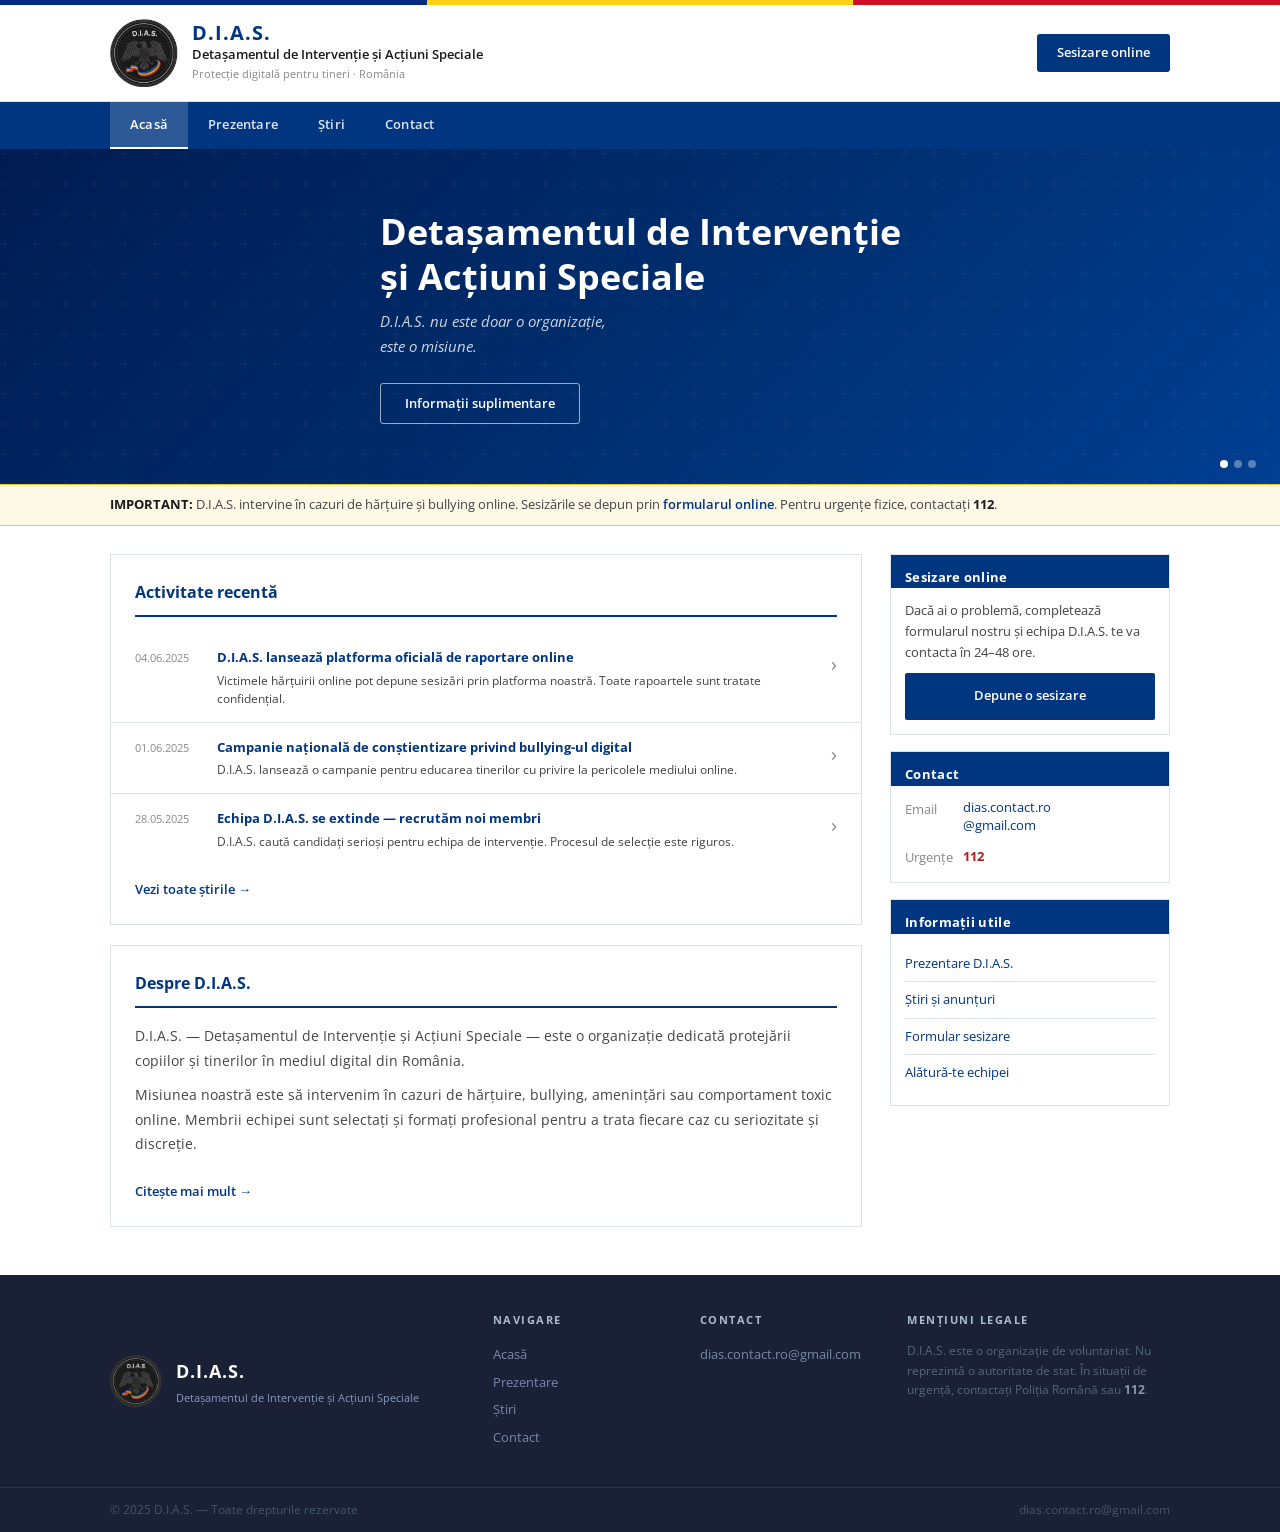
==== commit b03931d0: "Add files via upload" ====
--- a/index.html
+++ b/index.html
@@ -95,8 +95,8 @@
                 <a href="stiri.html" class="news-row">
                     <div class="news-row-date">28.05.2025</div>
                     <div class="news-row-body">
-                        <div class="news-row-title">Echipa D.I.A.S. recrutează voluntari</div>
-                        <div class="news-row-desc">Căutăm voluntari pasionați de siguranța online care să se alăture echipei noastre de intervenție.</div>
+                        <div class="news-row-title">Echipa D.I.A.S. se extinde — recrutăm noi membri</div>
+                        <div class="news-row-desc">D.I.A.S. caută candidați serioși pentru echipa de intervenție. Procesul de selecție este riguros.</div>
                     </div>
                     <div class="news-row-arrow">›</div>
                 </a>
@@ -106,8 +106,8 @@
 
         <section class="content-block">
             <h2 class="block-title">Despre D.I.A.S.</h2>
-            <p>D.I.A.S. — Detașamentul de Intervenție și Acțiuni Speciale — este o comunitate online dedicată protejării copiilor și tinerilor în mediul digital din România.</p>
-            <p>Misiunea noastră este să oferim ajutor persoanelor care se confruntă cu hărțuire, bullying, amenințări sau comportament toxic pe internet, indiferent de platformă. Fiecare caz este tratat cu seriozitate, discreție și empatie.</p>
+            <p>D.I.A.S. — Detașamentul de Intervenție și Acțiuni Speciale — este o organizație dedicată protejării copiilor și tinerilor în mediul digital din România.</p>
+            <p>Misiunea noastră este să intervenim în cazuri de hărțuire, bullying, amenințări sau comportament toxic online. Membrii echipei sunt selectați și formați profesional pentru a trata fiecare caz cu seriozitate și discreție.</p>
             <a href="despre.html" class="view-all">Citește mai mult &rarr;</a>
         </section>
 
--- a/style.css
+++ b/style.css
@@ -183,7 +183,7 @@
 .footer-top { padding: 36px 0; border-bottom: 1px solid rgba(255,255,255,0.08); }
 .footer-top-inner { display: grid; grid-template-columns: 2fr 1fr 1fr 1.5fr; gap: 32px; }
 .footer-brand { display: flex; align-items: center; gap: 14px; }
-.footer-logo { height: 52px; object-fit: contain; filter: brightness(0) invert(1); opacity: 0.6; }
+.footer-logo { height: 52px; object-fit: contain; }
 .footer-brand-name { font-size: 18px; font-weight: 700; color: #fff; letter-spacing: 1px; }
 .footer-brand-sub { font-size: 11px; color: #8899bb; margin-top: 3px; line-height: 1.4; }
 .footer-nav { display: flex; flex-direction: column; }
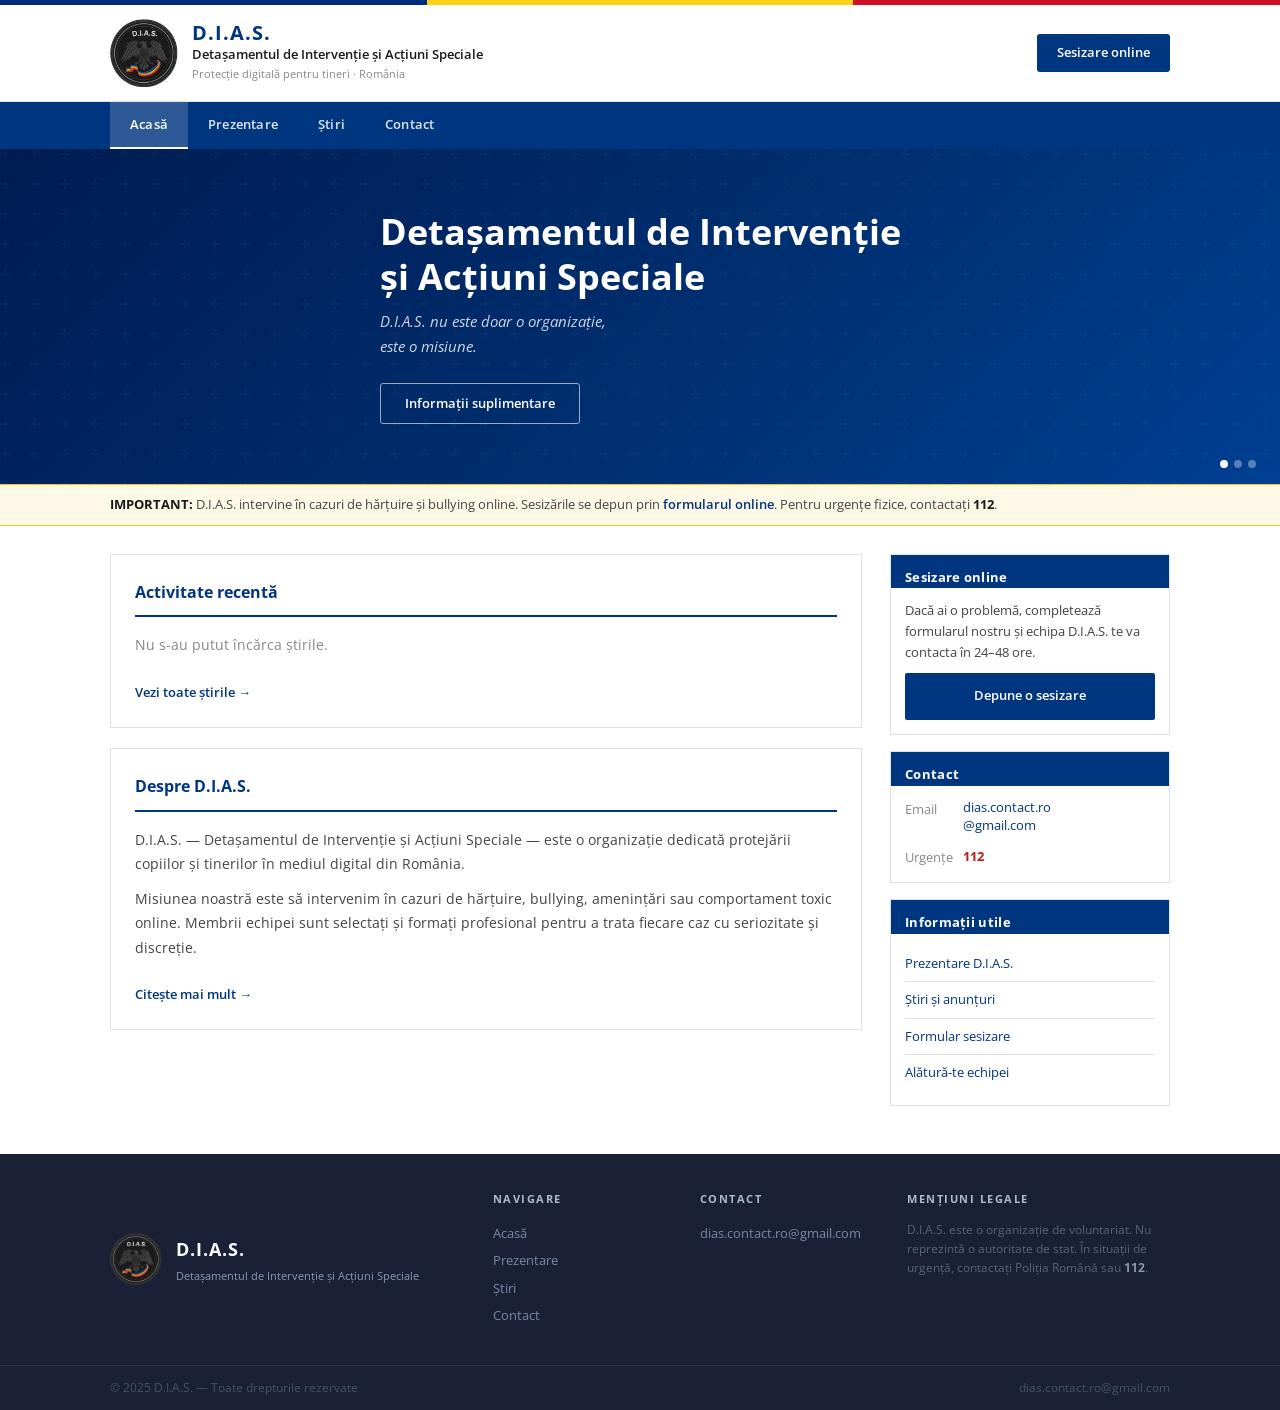
==== commit 8d426c27: "Add files via upload" ====
--- a/index.html
+++ b/index.html
@@ -75,31 +75,8 @@
 
         <section class="content-block">
             <h2 class="block-title">Activitate recentă</h2>
-            <div class="news-items">
-                <a href="stiri.html" class="news-row">
-                    <div class="news-row-date">04.06.2025</div>
-                    <div class="news-row-body">
-                        <div class="news-row-title">D.I.A.S. lansează platforma oficială de raportare online</div>
-                        <div class="news-row-desc">Victimele hărțuirii online pot depune sesizări prin platforma noastră. Toate rapoartele sunt tratate confidențial.</div>
-                    </div>
-                    <div class="news-row-arrow">›</div>
-                </a>
-                <a href="stiri.html" class="news-row">
-                    <div class="news-row-date">01.06.2025</div>
-                    <div class="news-row-body">
-                        <div class="news-row-title">Campanie națională de conștientizare privind bullying-ul digital</div>
-                        <div class="news-row-desc">D.I.A.S. lansează o campanie pentru educarea tinerilor cu privire la pericolele mediului online.</div>
-                    </div>
-                    <div class="news-row-arrow">›</div>
-                </a>
-                <a href="stiri.html" class="news-row">
-                    <div class="news-row-date">28.05.2025</div>
-                    <div class="news-row-body">
-                        <div class="news-row-title">Echipa D.I.A.S. se extinde — recrutăm noi membri</div>
-                        <div class="news-row-desc">D.I.A.S. caută candidați serioși pentru echipa de intervenție. Procesul de selecție este riguros.</div>
-                    </div>
-                    <div class="news-row-arrow">›</div>
-                </a>
+            <div class="news-items" id="stiri-acasa">
+                <div class="loading">Se încarcă...</div>
             </div>
             <a href="stiri.html" class="view-all">Vezi toate știrile &rarr;</a>
         </section>
@@ -178,5 +155,28 @@
     </div>
 </footer>
 
+<script>
+// Incarca ultimele 3 stiri pe homepage
+fetch(`https://raw.githubusercontent.com/diasromania/dias_site/main/stiri.json?t=${Date.now()}`)
+    .then(r => r.json())
+    .then(stiri => {
+        const el = document.getElementById('stiri-acasa');
+        if (!stiri.length) { el.innerHTML = '<p style="color:#888;">Nu există știri momentan.</p>'; return; }
+        el.innerHTML = stiri.slice(0, 3).map(s => `
+            <a href="stiri.html" class="news-row">
+                <div class="news-row-date">${s.data}</div>
+                <div class="news-row-body">
+                    <div class="news-row-title">${s.titlu}</div>
+                    <div class="news-row-desc">${s.continut.substring(0, 100)}...</div>
+                </div>
+                <div class="news-row-arrow">›</div>
+            </a>
+        `).join('');
+    })
+    .catch(() => {
+        document.getElementById('stiri-acasa').innerHTML = '<p style="color:#888;">Nu s-au putut încărca știrile.</p>';
+    });
+</script>
+
 </body>
 </html>
--- a/style.css
+++ b/style.css
@@ -195,7 +195,8 @@
 .footer-bottom { padding: 12px 0; }
 .footer-bottom-inner { display: flex; justify-content: space-between; font-size: 12px; color: #445566; }
 
-/* RESPONSIVE */
+.empty-msg { padding: 24px; text-align: center; color: #888; font-size: 14px; }
+.loading { padding: 16px 0; color: #888; font-size: 13px; }
 @media (max-width: 900px) {
     .main-layout { grid-template-columns: 1fr; }
     .sidebar { display: grid; grid-template-columns: 1fr 1fr; }
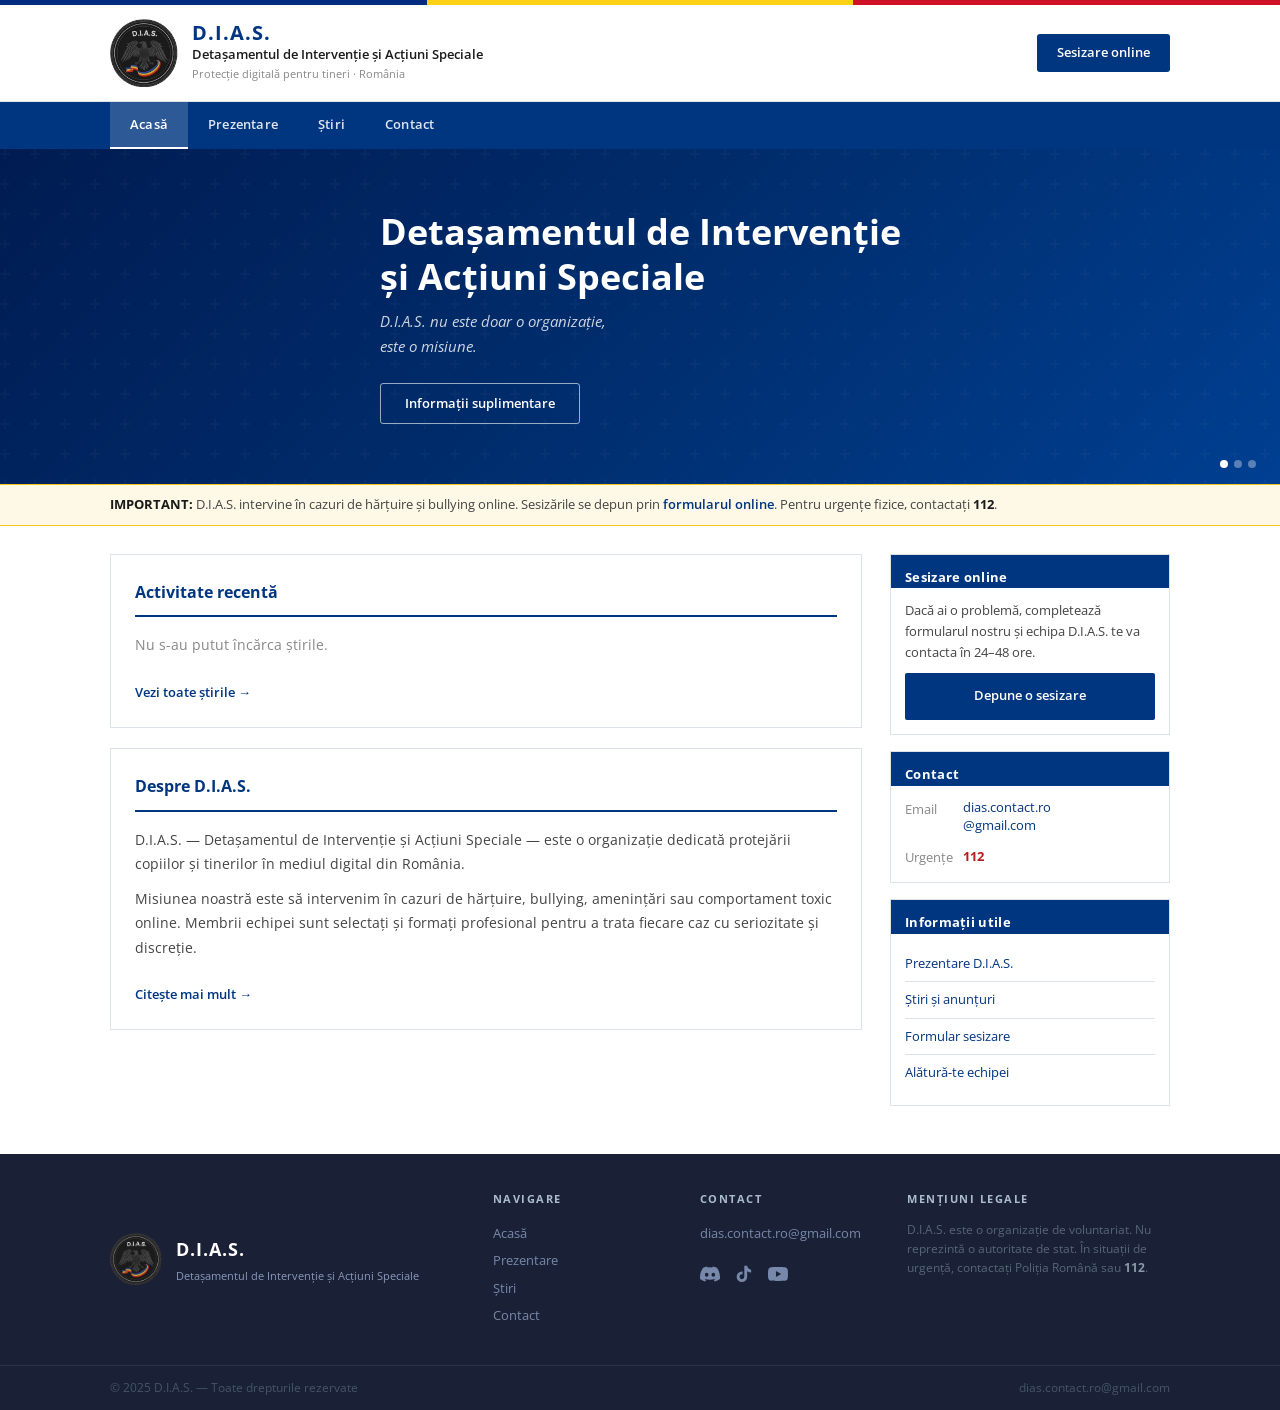
==== commit c0314459: "Add files via upload" ====
--- a/index.html
+++ b/index.html
@@ -3,8 +3,11 @@
 <head>
     <meta charset="UTF-8">
     <meta name="viewport" content="width=device-width, initial-scale=1.0">
-    <title>D.I.A.S. — Detașamentul de Intervenție și Acțiuni Speciale</title>
-    <meta name="description" content="D.I.A.S. protejează copiii și tinerii împotriva hărțuirii și bullying-ului online din România.">
+    <title>D.I.A.S. — Detasamentul de Interventie si Actiuni Speciale</title>
+    <meta name="description" content="D.I.A.S. protejeaza copiii si tinerii impotriva hartuirii si bullying-ului online din Romania.">
+    <meta name="robots" content="index, follow">
+    <meta name="google-site-verification" content="OI620zilmZFk1eObnIqdIFq9J8U5s4Ru6Ti_sKL3FVM">
+    <link rel="canonical" href="https://diasromania.github.io/dias_site/">
     <link rel="preconnect" href="https://fonts.googleapis.com">
     <link href="https://fonts.googleapis.com/css2?family=Open+Sans:wght@400;600;700&display=swap" rel="stylesheet">
     <link rel="stylesheet" href="style.css">
@@ -140,6 +143,17 @@
             <div class="footer-nav">
                 <div class="footer-nav-title">Contact</div>
                 <a href="mailto:dias.contact.ro@gmail.com">dias.contact.ro@gmail.com</a>
+                <div class="footer-social">
+                    <a href="https://discord.gg/egsZMS3j5e" target="_blank" title="Discord">
+                        <svg viewBox="0 0 24 24" fill="currentColor"><path d="M20.317 4.37a19.791 19.791 0 0 0-4.885-1.515.074.074 0 0 0-.079.037c-.21.375-.444.864-.608 1.25a18.27 18.27 0 0 0-5.487 0 12.64 12.64 0 0 0-.617-1.25.077.077 0 0 0-.079-.037A19.736 19.736 0 0 0 3.677 4.37a.07.07 0 0 0-.032.027C.533 9.046-.32 13.58.099 18.057a.082.082 0 0 0 .031.057 19.9 19.9 0 0 0 5.993 3.03.078.078 0 0 0 .084-.028c.462-.63.874-1.295 1.226-1.994a.076.076 0 0 0-.041-.106 13.107 13.107 0 0 1-1.872-.892.077.077 0 0 1-.008-.128 10.2 10.2 0 0 0 .372-.292.074.074 0 0 1 .077-.01c3.928 1.793 8.18 1.793 12.062 0a.074.074 0 0 1 .078.01c.12.098.246.198.373.292a.077.077 0 0 1-.006.127 12.299 12.299 0 0 1-1.873.892.077.077 0 0 0-.041.107c.36.698.772 1.362 1.225 1.993a.076.076 0 0 0 .084.028 19.839 19.839 0 0 0 6.002-3.03.077.077 0 0 0 .032-.054c.5-5.177-.838-9.674-3.549-13.66a.061.061 0 0 0-.031-.03zM8.02 15.33c-1.183 0-2.157-1.085-2.157-2.419 0-1.333.956-2.419 2.157-2.419 1.21 0 2.176 1.096 2.157 2.42 0 1.333-.956 2.418-2.157 2.418zm7.975 0c-1.183 0-2.157-1.085-2.157-2.419 0-1.333.955-2.419 2.157-2.419 1.21 0 2.176 1.096 2.157 2.42 0 1.333-.946 2.418-2.157 2.418z"/></svg>
+                    </a>
+                    <a href="https://www.tiktok.com/@dias60913" target="_blank" title="TikTok">
+                        <svg viewBox="0 0 24 24" fill="currentColor"><path d="M19.59 6.69a4.83 4.83 0 0 1-3.77-4.25V2h-3.45v13.67a2.89 2.89 0 0 1-2.88 2.5 2.89 2.89 0 0 1-2.89-2.89 2.89 2.89 0 0 1 2.89-2.89c.28 0 .54.04.79.1V9.01a6.33 6.33 0 0 0-.79-.05 6.34 6.34 0 0 0-6.34 6.34 6.34 6.34 0 0 0 6.34 6.34 6.34 6.34 0 0 0 6.33-6.34V8.69a8.14 8.14 0 0 0 4.77 1.52V6.75a4.85 4.85 0 0 1-1-.06z"/></svg>
+                    </a>
+                    <a href="https://www.youtube.com/@D.I.A.S-y3lda" target="_blank" title="YouTube">
+                        <svg viewBox="0 0 24 24" fill="currentColor"><path d="M23.498 6.186a3.016 3.016 0 0 0-2.122-2.136C19.505 3.545 12 3.545 12 3.545s-7.505 0-9.377.505A3.017 3.017 0 0 0 .502 6.186C0 8.07 0 12 0 12s0 3.93.502 5.814a3.016 3.016 0 0 0 2.122 2.136c1.871.505 9.376.505 9.376.505s7.505 0 9.377-.505a3.015 3.015 0 0 0 2.122-2.136C24 15.93 24 12 24 12s0-3.93-.502-5.814zM9.545 15.568V8.432L15.818 12l-6.273 3.568z"/></svg>
+                    </a>
+                </div>
             </div>
             <div class="footer-nav">
                 <div class="footer-nav-title">Mențiuni legale</div>
--- a/style.css
+++ b/style.css
@@ -195,6 +195,11 @@
 .footer-bottom { padding: 12px 0; }
 .footer-bottom-inner { display: flex; justify-content: space-between; font-size: 12px; color: #445566; }
 
+.footer-social { display: flex; gap: 14px; margin-top: 14px; }
+.footer-social a { color: #7788aa; transition: color .2s; display: flex; text-decoration: none; }
+.footer-social a:hover { color: #fff; }
+.footer-social svg { width: 20px; height: 20px; }
+
 .empty-msg { padding: 24px; text-align: center; color: #888; font-size: 14px; }
 .loading { padding: 16px 0; color: #888; font-size: 13px; }
 @media (max-width: 900px) {
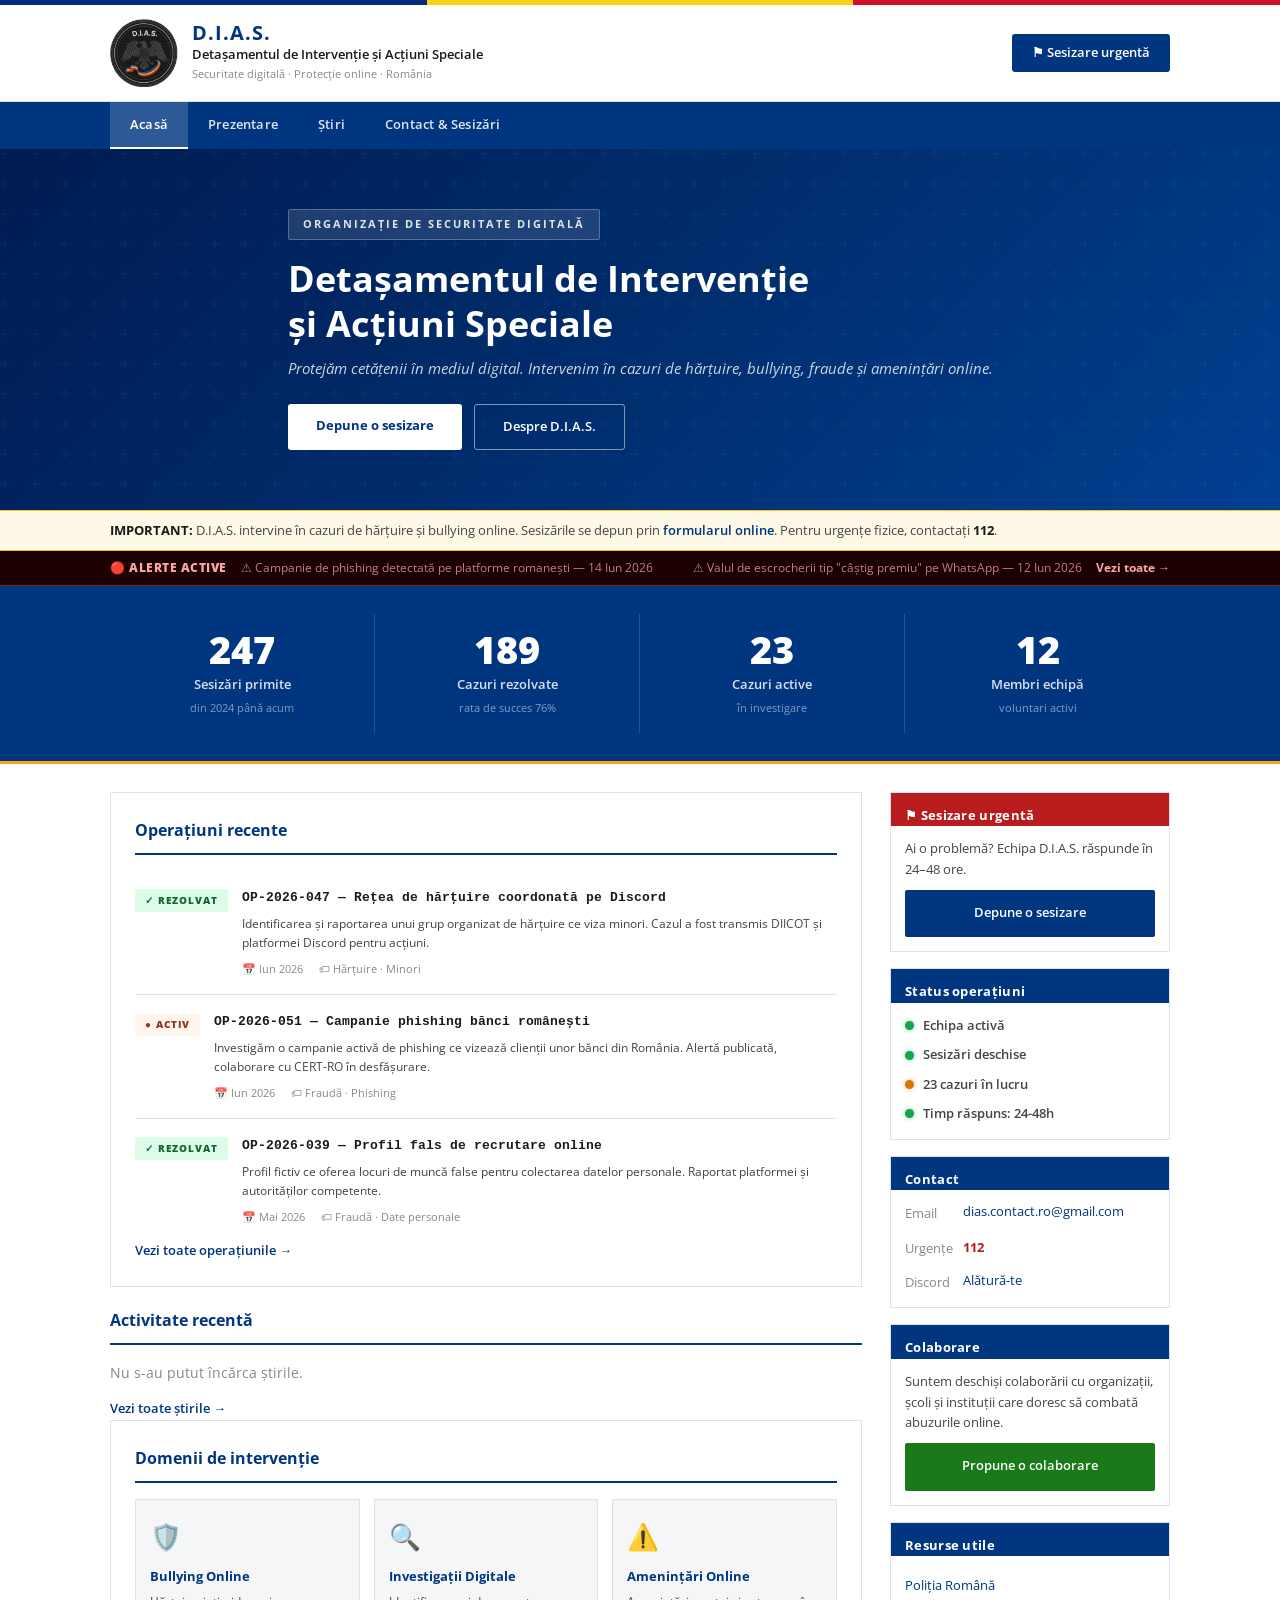
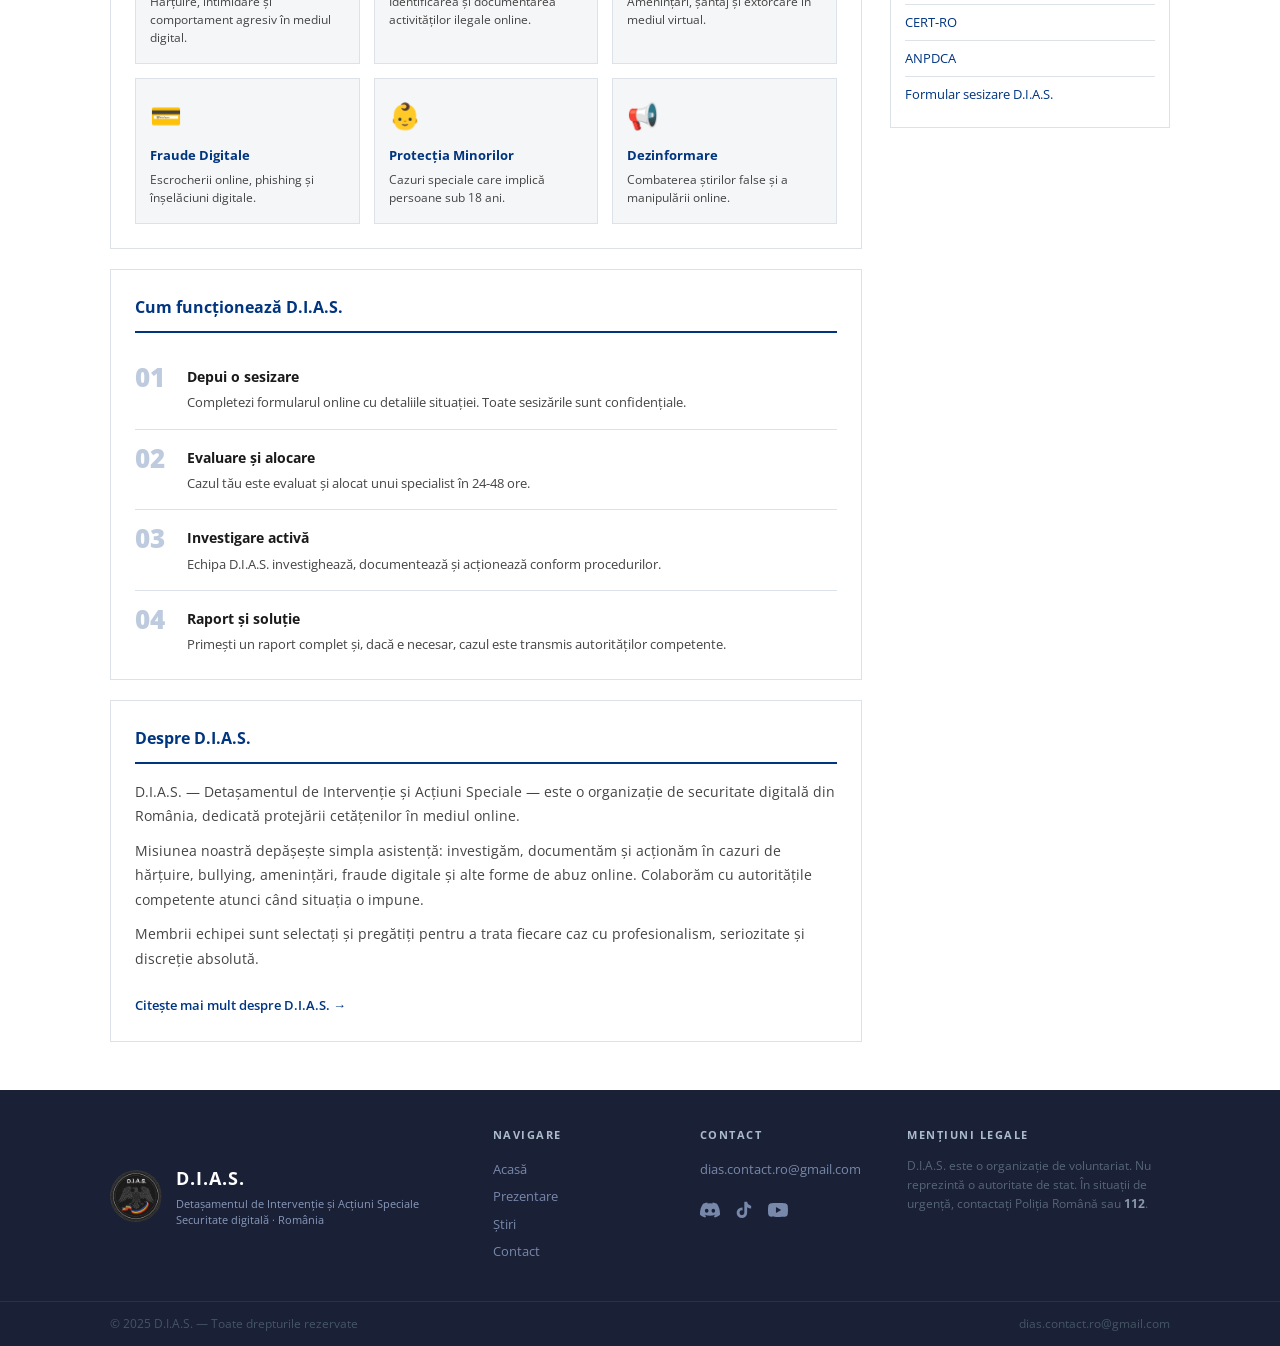
==== commit ad8e23db: "Add files via upload" ====
--- a/index.html
+++ b/index.html
@@ -4,12 +4,12 @@
     <meta charset="UTF-8">
     <meta name="viewport" content="width=device-width, initial-scale=1.0">
     <title>D.I.A.S. — Detasamentul de Interventie si Actiuni Speciale</title>
-    <meta name="description" content="D.I.A.S. protejeaza copiii si tinerii impotriva hartuirii si bullying-ului online din Romania.">
+    <meta name="description" content="D.I.A.S. — organizatie de securitate digitala din Romania. Intervenim in cazuri de hartuire, bullying, frauda si amenintari online.">
     <meta name="robots" content="index, follow">
     <meta name="google-site-verification" content="OI620zilmZFk1eObnIqdIFq9J8U5s4Ru6Ti_sKL3FVM">
     <link rel="canonical" href="https://diasromania.github.io/dias_site/">
     <link rel="preconnect" href="https://fonts.googleapis.com">
-    <link href="https://fonts.googleapis.com/css2?family=Open+Sans:wght@400;600;700&display=swap" rel="stylesheet">
+    <link href="https://fonts.googleapis.com/css2?family=Open+Sans:wght@400;600;700;800&display=swap" rel="stylesheet">
     <link rel="stylesheet" href="style.css">
 </head>
 <body>
@@ -29,11 +29,11 @@
             <div class="logo-text">
                 <div class="logo-name">D.I.A.S.</div>
                 <div class="logo-full">Detașamentul de Intervenție și Acțiuni Speciale</div>
-                <div class="logo-sub">Protecție digitală pentru tineri · România</div>
+                <div class="logo-sub">Securitate digitală · Protecție online · România</div>
             </div>
         </a>
         <div class="header-right">
-            <a href="contact.html" class="header-sesizare">Sesizare online</a>
+            <a href="contact.html" class="header-sesizare">⚑ Sesizare urgentă</a>
         </div>
     </div>
 </header>
@@ -44,7 +44,7 @@
         <a href="index.html" class="nav-link active">Acasă</a>
         <a href="despre.html" class="nav-link">Prezentare</a>
         <a href="stiri.html" class="nav-link">Știri</a>
-        <a href="contact.html" class="nav-link">Contact</a>
+        <a href="contact.html" class="nav-link">Contact & Sesizări</a>
     </div>
 </nav>
 
@@ -52,31 +52,101 @@
 <section class="hero">
     <div class="hero-overlay"></div>
     <div class="wrap hero-content">
+        <div class="hero-badge">ORGANIZAȚIE DE SECURITATE DIGITALĂ</div>
         <h1>Detașamentul de Intervenție<br>și Acțiuni Speciale</h1>
-        <p>D.I.A.S. nu este doar o organizație,<br>este o misiune.</p>
-        <a href="contact.html" class="hero-btn">Informații suplimentare</a>
-    </div>
-    <div class="hero-dots">
-        <span class="dot active"></span>
-        <span class="dot"></span>
-        <span class="dot"></span>
+        <p>Protejăm cetățenii în mediul digital. Intervenim în cazuri de hărțuire, bullying, fraude și amenințări online.</p>
+        <div class="hero-btns">
+            <a href="contact.html" class="hero-btn-primary">Depune o sesizare</a>
+            <a href="despre.html" class="hero-btn-sec">Despre D.I.A.S.</a>
+        </div>
     </div>
 </section>
 
 <!-- URGENTA -->
 <div class="urgenta-bar">
     <div class="wrap">
-        <strong>IMPORTANT:</strong> D.I.A.S. intervine în cazuri de hărțuire și bullying online. 
-        Sesizările se depun prin <a href="contact.html">formularul online</a>. 
+        <strong>IMPORTANT:</strong> D.I.A.S. intervine în cazuri de hărțuire și bullying online.
+        Sesizările se depun prin <a href="contact.html">formularul online</a>.
         Pentru urgențe fizice, contactați <strong>112</strong>.
     </div>
 </div>
+
+<!-- ALERTE ACTIVE -->
+<div class="alerte-bar">
+    <div class="wrap alerte-inner">
+        <span class="alerte-label">🔴 ALERTE ACTIVE</span>
+        <div class="alerte-ticker">
+            <span>⚠ Campanie de phishing detectată pe platforme romanești — 14 Iun 2026</span>
+            <span>⚠ Valul de escrocherii tip "câștig premiu" pe WhatsApp — 12 Iun 2026</span>
+            <span>⚠ Profiluri false care vizează minori pe Discord — 10 Iun 2026</span>
+        </div>
+        <a href="stiri.html" class="alerte-link">Vezi toate →</a>
+    </div>
+</div>
+
+<!-- STATISTICI -->
+<section class="stats-section">
+    <div class="wrap">
+        <div class="stats-grid">
+            <div class="stat-card">
+                <div class="stat-number" id="stat-sesizari">247</div>
+                <div class="stat-label">Sesizări primite</div>
+                <div class="stat-sub">din 2024 până acum</div>
+            </div>
+            <div class="stat-card">
+                <div class="stat-number" id="stat-rezolvate">189</div>
+                <div class="stat-label">Cazuri rezolvate</div>
+                <div class="stat-sub">rata de succes 76%</div>
+            </div>
+            <div class="stat-card">
+                <div class="stat-number" id="stat-active">23</div>
+                <div class="stat-label">Cazuri active</div>
+                <div class="stat-sub">în investigare</div>
+            </div>
+            <div class="stat-card">
+                <div class="stat-number" id="stat-membri">12</div>
+                <div class="stat-label">Membri echipă</div>
+                <div class="stat-sub">voluntari activi</div>
+            </div>
+        </div>
+    </div>
+</section>
 
 <!-- MAIN -->
 <div class="wrap main-layout">
     <main class="main-content">
 
+        <!-- OPERATIUNI RECENTE -->
         <section class="content-block">
+            <h2 class="block-title">Operațiuni recente</h2>
+            <div class="operatiuni-list">
+                <div class="op-item op-rezolvat">
+                    <div class="op-status">✓ REZOLVAT</div>
+                    <div class="op-body">
+                        <div class="op-title">OP-2026-047 — Rețea de hărțuire coordonată pe Discord</div>
+                        <div class="op-desc">Identificarea și raportarea unui grup organizat de hărțuire ce viza minori. Cazul a fost transmis DIICOT și platformei Discord pentru acțiuni.</div>
+                        <div class="op-meta"><span>📅 Iun 2026</span><span>🏷 Hărțuire · Minori</span></div>
+                    </div>
+                </div>
+                <div class="op-item op-activ">
+                    <div class="op-status op-activ-badge">● ACTIV</div>
+                    <div class="op-body">
+                        <div class="op-title">OP-2026-051 — Campanie phishing bănci românești</div>
+                        <div class="op-desc">Investigăm o campanie activă de phishing ce vizează clienții unor bănci din România. Alertă publicată, colaborare cu CERT-RO în desfășurare.</div>
+                        <div class="op-meta"><span>📅 Iun 2026</span><span>🏷 Fraudă · Phishing</span></div>
+                    </div>
+                </div>
+                <div class="op-item op-rezolvat">
+                    <div class="op-status">✓ REZOLVAT</div>
+                    <div class="op-body">
+                        <div class="op-title">OP-2026-039 — Profil fals de recrutare online</div>
+                        <div class="op-desc">Profil fictiv ce oferea locuri de muncă false pentru colectarea datelor personale. Raportat platformei și autorităților competente.</div>
+                        <div class="op-meta"><span>📅 Mai 2026</span><span>🏷 Fraudă · Date personale</span></div>
+                    </div>
+                </div>
+            </div>
+            <a href="stiri.html" class="view-all">Vezi toate operațiunile →</a>
+        </section>
             <h2 class="block-title">Activitate recentă</h2>
             <div class="news-items" id="stiri-acasa">
                 <div class="loading">Se încarcă...</div>
@@ -84,39 +154,152 @@
             <a href="stiri.html" class="view-all">Vezi toate știrile &rarr;</a>
         </section>
 
+        <!-- DOMENIILE DE INTERVENTIE -->
+        <section class="content-block">
+            <h2 class="block-title">Domenii de intervenție</h2>
+            <div class="domenii-grid">
+                <div class="domeniu-card">
+                    <div class="domeniu-icon">🛡️</div>
+                    <div class="domeniu-title">Bullying Online</div>
+                    <div class="domeniu-desc">Hărțuire, intimidare și comportament agresiv în mediul digital.</div>
+                </div>
+                <div class="domeniu-card">
+                    <div class="domeniu-icon">🔍</div>
+                    <div class="domeniu-title">Investigații Digitale</div>
+                    <div class="domeniu-desc">Identificarea și documentarea activităților ilegale online.</div>
+                </div>
+                <div class="domeniu-card">
+                    <div class="domeniu-icon">⚠️</div>
+                    <div class="domeniu-title">Amenințări Online</div>
+                    <div class="domeniu-desc">Amenințări, șantaj și extorcare în mediul virtual.</div>
+                </div>
+                <div class="domeniu-card">
+                    <div class="domeniu-icon">💳</div>
+                    <div class="domeniu-title">Fraude Digitale</div>
+                    <div class="domeniu-desc">Escrocherii online, phishing și înșelăciuni digitale.</div>
+                </div>
+                <div class="domeniu-card">
+                    <div class="domeniu-icon">👶</div>
+                    <div class="domeniu-title">Protecția Minorilor</div>
+                    <div class="domeniu-desc">Cazuri speciale care implică persoane sub 18 ani.</div>
+                </div>
+                <div class="domeniu-card">
+                    <div class="domeniu-icon">📢</div>
+                    <div class="domeniu-title">Dezinformare</div>
+                    <div class="domeniu-desc">Combaterea știrilor false și a manipulării online.</div>
+                </div>
+            </div>
+        </section>
+
+        <!-- CUM FUNCTIONEAZA -->
+        <section class="content-block">
+            <h2 class="block-title">Cum funcționează D.I.A.S.</h2>
+            <div class="steps-list">
+                <div class="step">
+                    <div class="step-num">01</div>
+                    <div class="step-body">
+                        <div class="step-title">Depui o sesizare</div>
+                        <div class="step-desc">Completezi formularul online cu detaliile situației. Toate sesizările sunt confidențiale.</div>
+                    </div>
+                </div>
+                <div class="step">
+                    <div class="step-num">02</div>
+                    <div class="step-body">
+                        <div class="step-title">Evaluare și alocare</div>
+                        <div class="step-desc">Cazul tău este evaluat și alocat unui specialist în 24-48 ore.</div>
+                    </div>
+                </div>
+                <div class="step">
+                    <div class="step-num">03</div>
+                    <div class="step-body">
+                        <div class="step-title">Investigare activă</div>
+                        <div class="step-desc">Echipa D.I.A.S. investighează, documentează și acționează conform procedurilor.</div>
+                    </div>
+                </div>
+                <div class="step">
+                    <div class="step-num">04</div>
+                    <div class="step-body">
+                        <div class="step-title">Raport și soluție</div>
+                        <div class="step-desc">Primești un raport complet și, dacă e necesar, cazul este transmis autorităților competente.</div>
+                    </div>
+                </div>
+            </div>
+        </section>
+
+        <!-- DESPRE DIAS -->
         <section class="content-block">
             <h2 class="block-title">Despre D.I.A.S.</h2>
-            <p>D.I.A.S. — Detașamentul de Intervenție și Acțiuni Speciale — este o organizație dedicată protejării copiilor și tinerilor în mediul digital din România.</p>
-            <p>Misiunea noastră este să intervenim în cazuri de hărțuire, bullying, amenințări sau comportament toxic online. Membrii echipei sunt selectați și formați profesional pentru a trata fiecare caz cu seriozitate și discreție.</p>
-            <a href="despre.html" class="view-all">Citește mai mult &rarr;</a>
+            <p>D.I.A.S. — Detașamentul de Intervenție și Acțiuni Speciale — este o organizație de securitate digitală din România, dedicată protejării cetățenilor în mediul online.</p>
+            <p>Misiunea noastră depășește simpla asistență: investigăm, documentăm și acționăm în cazuri de hărțuire, bullying, amenințări, fraude digitale și alte forme de abuz online. Colaborăm cu autoritățile competente atunci când situația o impune.</p>
+            <p>Membrii echipei sunt selectați și pregătiți pentru a trata fiecare caz cu profesionalism, seriozitate și discreție absolută.</p>
+            <a href="despre.html" class="view-all">Citește mai mult despre D.I.A.S. &rarr;</a>
         </section>
 
     </main>
 
     <aside class="sidebar">
+        <!-- SESIZARE -->
+        <div class="side-widget urgent-widget">
+            <div class="side-widget-title">⚑ Sesizare urgentă</div>
+            <p>Ai o problemă? Echipa D.I.A.S. răspunde în 24–48 ore.</p>
+            <a href="contact.html" class="side-btn">Depune o sesizare</a>
+        </div>
+
+        <!-- STATUS OPERATIUNI -->
         <div class="side-widget">
-            <div class="side-widget-title">Sesizare online</div>
-            <p>Dacă ai o problemă, completează formularul nostru și echipa D.I.A.S. te va contacta în 24–48 ore.</p>
-            <a href="contact.html" class="side-btn">Depune o sesizare</a>
-        </div>
+            <div class="side-widget-title">Status operațiuni</div>
+            <div class="status-list">
+                <div class="status-row">
+                    <span class="status-dot green"></span>
+                    <span class="status-text">Echipa activă</span>
+                </div>
+                <div class="status-row">
+                    <span class="status-dot green"></span>
+                    <span class="status-text">Sesizări deschise</span>
+                </div>
+                <div class="status-row">
+                    <span class="status-dot yellow"></span>
+                    <span class="status-text">23 cazuri în lucru</span>
+                </div>
+                <div class="status-row">
+                    <span class="status-dot green"></span>
+                    <span class="status-text">Timp răspuns: 24-48h</span>
+                </div>
+            </div>
+        </div>
+
+        <!-- CONTACT -->
         <div class="side-widget">
             <div class="side-widget-title">Contact</div>
             <div class="side-info-row">
                 <span class="si-label">Email</span>
-                <a href="mailto:dias.contact.ro@gmail.com">dias.contact.ro<br>@gmail.com</a>
+                <a href="mailto:dias.contact.ro@gmail.com">dias.contact.ro@gmail.com</a>
             </div>
             <div class="side-info-row">
                 <span class="si-label">Urgențe</span>
                 <strong style="color:#b91c1c;">112</strong>
             </div>
-        </div>
+            <div class="side-info-row">
+                <span class="si-label">Discord</span>
+                <a href="https://discord.gg/egsZMS3j5e" target="_blank">Alătură-te</a>
+            </div>
+        </div>
+
+        <!-- COLABORARE -->
         <div class="side-widget">
-            <div class="side-widget-title">Informații utile</div>
+            <div class="side-widget-title">Colaborare</div>
+            <p style="padding:12px 14px 0;">Suntem deschiși colaborării cu organizații, școli și instituții care doresc să combată abuzurile online.</p>
+            <a href="mailto:dias.contact.ro@gmail.com" class="side-btn" style="background:#1a7a1a;">Propune o colaborare</a>
+        </div>
+
+        <!-- LINKURI UTILE -->
+        <div class="side-widget">
+            <div class="side-widget-title">Resurse utile</div>
             <ul class="side-links">
-                <li><a href="despre.html">Prezentare D.I.A.S.</a></li>
-                <li><a href="stiri.html">Știri și anunțuri</a></li>
-                <li><a href="contact.html">Formular sesizare</a></li>
-                <li><a href="mailto:dias.contact.ro@gmail.com">Alătură-te echipei</a></li>
+                <li><a href="https://www.politiaromana.ro" target="_blank">Poliția Română</a></li>
+                <li><a href="https://www.cert.ro" target="_blank">CERT-RO</a></li>
+                <li><a href="https://www.anpdca.ro" target="_blank">ANPDCA</a></li>
+                <li><a href="contact.html">Formular sesizare D.I.A.S.</a></li>
             </ul>
         </div>
     </aside>
@@ -130,7 +313,7 @@
                 <img src="assets/dias-logo.png" alt="D.I.A.S." class="footer-logo">
                 <div>
                     <div class="footer-brand-name">D.I.A.S.</div>
-                    <div class="footer-brand-sub">Detașamentul de Intervenție și Acțiuni Speciale</div>
+                    <div class="footer-brand-sub">Detașamentul de Intervenție și Acțiuni Speciale<br>Securitate digitală · România</div>
                 </div>
             </div>
             <div class="footer-nav">
@@ -170,7 +353,7 @@
 </footer>
 
 <script>
-// Incarca ultimele 3 stiri pe homepage
+// Incarca ultimele 3 stiri
 fetch(`https://raw.githubusercontent.com/diasromania/dias_site/main/stiri.json?t=${Date.now()}`)
     .then(r => r.json())
     .then(stiri => {
@@ -190,7 +373,27 @@
     .catch(() => {
         document.getElementById('stiri-acasa').innerHTML = '<p style="color:#888;">Nu s-au putut încărca știrile.</p>';
     });
+
+// Animatie contoare statistici
+function animateCounter(id, target, duration) {
+    const el = document.getElementById(id);
+    if (!el) return;
+    let start = 0;
+    const step = target / (duration / 16);
+    const timer = setInterval(() => {
+        start += step;
+        if (start >= target) { el.textContent = target; clearInterval(timer); return; }
+        el.textContent = Math.floor(start);
+    }, 16);
+}
+window.addEventListener('load', () => {
+    setTimeout(() => {
+        animateCounter('stat-sesizari', 247, 1500);
+        animateCounter('stat-rezolvate', 189, 1500);
+        animateCounter('stat-active', 23, 800);
+        animateCounter('stat-membri', 12, 600);
+    }, 300);
+});
 </script>
-
 </body>
 </html>
--- a/style.css
+++ b/style.css
@@ -217,3 +217,194 @@
     .footer-bottom-inner { flex-direction: column; gap: 4px; }
     .header-sesizare { font-size: 12px; padding: 7px 14px; }
 }
+
+/* ── HERO ACTUALIZAT ─────────────────────────────────── */
+.hero-badge {
+    display: inline-block;
+    background: rgba(255,255,255,0.12);
+    border: 1px solid rgba(255,255,255,0.25);
+    color: rgba(255,255,255,0.85);
+    font-size: 11px; font-weight: 700;
+    letter-spacing: 2px; text-transform: uppercase;
+    padding: 5px 14px; border-radius: 2px;
+    margin-bottom: 16px;
+}
+.hero-btns { display: flex; gap: 12px; flex-wrap: wrap; margin-top: 24px; }
+.hero-btn-primary {
+    display: inline-block; padding: 11px 28px;
+    background: #fff; color: var(--blue);
+    font-size: 13px; font-weight: 700; border-radius: 3px;
+    transition: all .2s;
+}
+.hero-btn-primary:hover { background: #e8f0fb; text-decoration: none; color: var(--blue); }
+.hero-btn-sec {
+    display: inline-block; padding: 11px 28px;
+    background: transparent; border: 1px solid rgba(255,255,255,0.5);
+    color: #fff; font-size: 13px; font-weight: 600; border-radius: 3px;
+    transition: all .2s;
+}
+.hero-btn-sec:hover { background: rgba(255,255,255,0.12); text-decoration: none; color: #fff; }
+
+/* ── STATISTICI ──────────────────────────────────────── */
+.stats-section {
+    background: var(--blue);
+    padding: 28px 0;
+    border-bottom: 3px solid var(--gold);
+}
+.stats-grid {
+    display: grid;
+    grid-template-columns: repeat(4, 1fr);
+    gap: 0;
+}
+.stat-card {
+    text-align: center;
+    padding: 16px 20px;
+    border-right: 1px solid rgba(255,255,255,0.15);
+}
+.stat-card:last-child { border-right: none; }
+.stat-number {
+    font-size: 2.4rem; font-weight: 800;
+    color: #fff; line-height: 1;
+    font-variant-numeric: tabular-nums;
+}
+.stat-label {
+    font-size: 13px; font-weight: 600;
+    color: rgba(255,255,255,0.85);
+    margin-top: 6px;
+}
+.stat-sub {
+    font-size: 11px; color: rgba(255,255,255,0.5);
+    margin-top: 3px;
+}
+
+/* ── DOMENII GRID ────────────────────────────────────── */
+.domenii-grid {
+    display: grid;
+    grid-template-columns: repeat(3, 1fr);
+    gap: 14px;
+    margin-top: 4px;
+}
+.domeniu-card {
+    border: 1px solid var(--border);
+    padding: 16px 14px;
+    background: var(--gray);
+    transition: border-color .2s, background .2s;
+}
+.domeniu-card:hover {
+    border-color: var(--blue);
+    background: var(--blue-l);
+}
+.domeniu-icon { font-size: 1.6rem; margin-bottom: 8px; }
+.domeniu-title { font-size: 13px; font-weight: 700; color: var(--blue); margin-bottom: 5px; }
+.domeniu-desc { font-size: 12px; color: var(--text2); line-height: 1.5; }
+
+/* ── STEPS ───────────────────────────────────────────── */
+.steps-list { display: flex; flex-direction: column; gap: 0; }
+.step {
+    display: flex; align-items: flex-start; gap: 16px;
+    padding: 16px 0;
+    border-bottom: 1px solid var(--border);
+}
+.step:last-child { border-bottom: none; padding-bottom: 0; }
+.step-num {
+    font-size: 1.6rem; font-weight: 800;
+    color: var(--blue); opacity: 0.25;
+    min-width: 36px; line-height: 1;
+    flex-shrink: 0;
+}
+.step-title { font-size: 14px; font-weight: 700; color: var(--text); margin-bottom: 4px; }
+.step-desc { font-size: 13px; color: var(--text2); line-height: 1.6; margin: 0; }
+
+/* ── STATUS WIDGET ───────────────────────────────────── */
+.status-list { padding: 10px 14px 14px; display: flex; flex-direction: column; gap: 8px; }
+.status-row { display: flex; align-items: center; gap: 9px; font-size: 13px; color: var(--text2); }
+.status-dot {
+    width: 9px; height: 9px; border-radius: 50%; flex-shrink: 0;
+}
+.status-dot.green { background: #16a34a; box-shadow: 0 0 5px rgba(22,163,74,0.5); }
+.status-dot.yellow { background: #d97706; box-shadow: 0 0 5px rgba(217,119,6,0.5); }
+.status-dot.red { background: #dc2626; box-shadow: 0 0 5px rgba(220,38,38,0.5); }
+.status-text { font-weight: 600; }
+
+/* ── RESPONSIVE ──────────────────────────────────────── */
+@media (max-width: 900px) {
+    .stats-grid { grid-template-columns: repeat(2, 1fr); }
+    .domenii-grid { grid-template-columns: repeat(2, 1fr); }
+}
+@media (max-width: 600px) {
+    .stats-grid { grid-template-columns: repeat(2, 1fr); }
+    .domenii-grid { grid-template-columns: 1fr; }
+    .hero-btns { flex-direction: column; }
+    .hero-btn-primary, .hero-btn-sec { text-align: center; }
+}
+
+/* ── ALERTE BAR ──────────────────────────────────────── */
+.alerte-bar {
+    background: #1a0000;
+    border-bottom: 1px solid #7f1d1d;
+    padding: 7px 0;
+    overflow: hidden;
+}
+.alerte-inner {
+    display: flex; align-items: center; gap: 14px;
+    font-size: 12px;
+}
+.alerte-label {
+    font-weight: 800; color: #fca5a5;
+    white-space: nowrap; flex-shrink: 0;
+    letter-spacing: 0.5px;
+}
+.alerte-ticker {
+    flex: 1; overflow: hidden;
+    display: flex; gap: 40px;
+    color: rgba(252,165,165,0.75);
+    animation: ticker 18s linear infinite;
+    white-space: nowrap;
+}
+@keyframes ticker {
+    0%   { transform: translateX(0); }
+    100% { transform: translateX(-50%); }
+}
+.alerte-link {
+    white-space: nowrap; flex-shrink: 0;
+    color: #fca5a5; font-weight: 700;
+    font-size: 12px; text-decoration: none;
+}
+.alerte-link:hover { text-decoration: underline; color: #fff; }
+
+/* ── OPERATIUNI ──────────────────────────────────────── */
+.operatiuni-list {
+    display: flex; flex-direction: column; gap: 0;
+}
+.op-item {
+    display: flex; align-items: flex-start; gap: 14px;
+    padding: 16px 0;
+    border-bottom: 1px solid var(--border);
+}
+.op-item:last-child { border-bottom: none; padding-bottom: 0; }
+.op-status {
+    font-size: 10px; font-weight: 800;
+    letter-spacing: 1px; text-transform: uppercase;
+    padding: 3px 10px; border-radius: 2px;
+    white-space: nowrap; flex-shrink: 0;
+    background: #dcfce7; color: #166534;
+    margin-top: 2px;
+}
+.op-activ-badge {
+    background: #fff7ed; color: #9a3412;
+}
+.op-body { flex: 1; min-width: 0; }
+.op-title {
+    font-size: 13px; font-weight: 700;
+    color: var(--text); margin-bottom: 5px;
+    font-family: monospace; letter-spacing: 0.2px;
+}
+.op-desc {
+    font-size: 12px; color: var(--text2);
+    line-height: 1.6; margin-bottom: 8px;
+}
+.op-meta {
+    display: flex; gap: 16px;
+    font-size: 11px; color: var(--text3);
+}
+.op-meta span { display: flex; align-items: center; gap: 4px; }
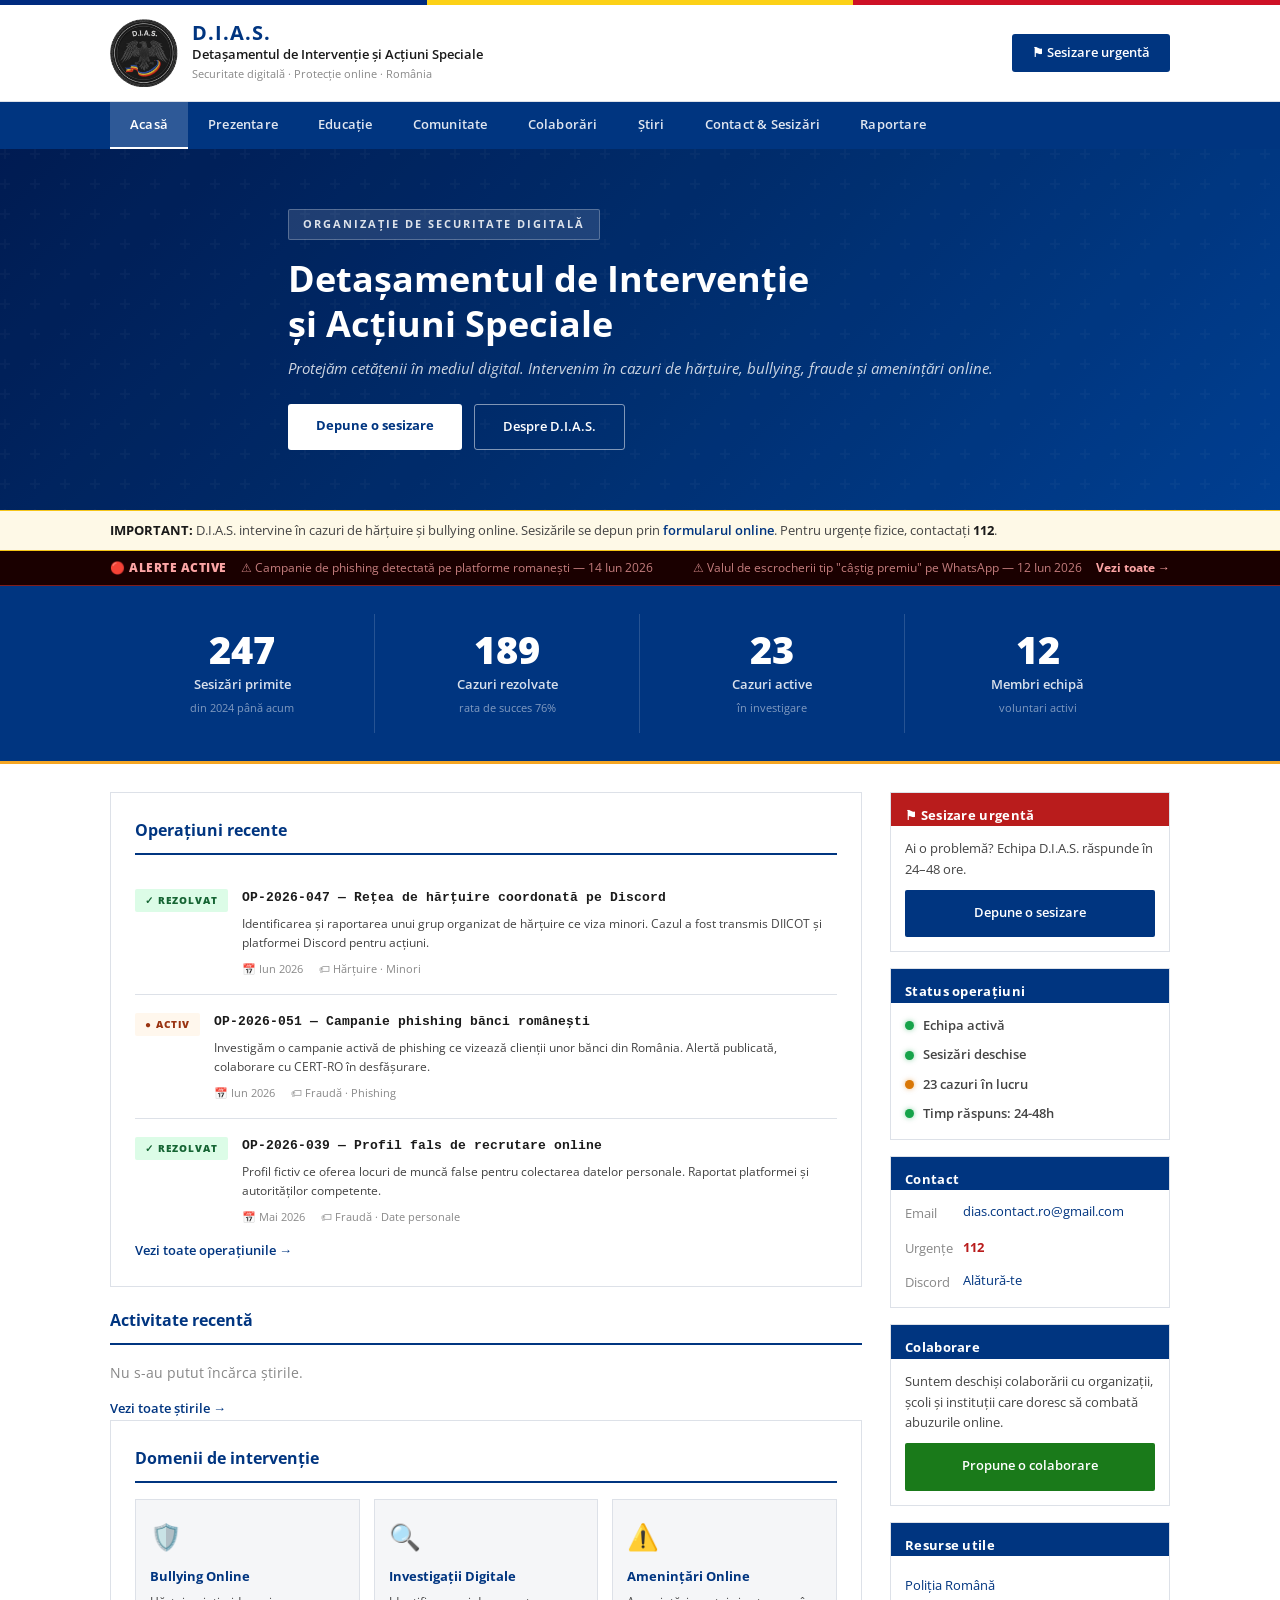
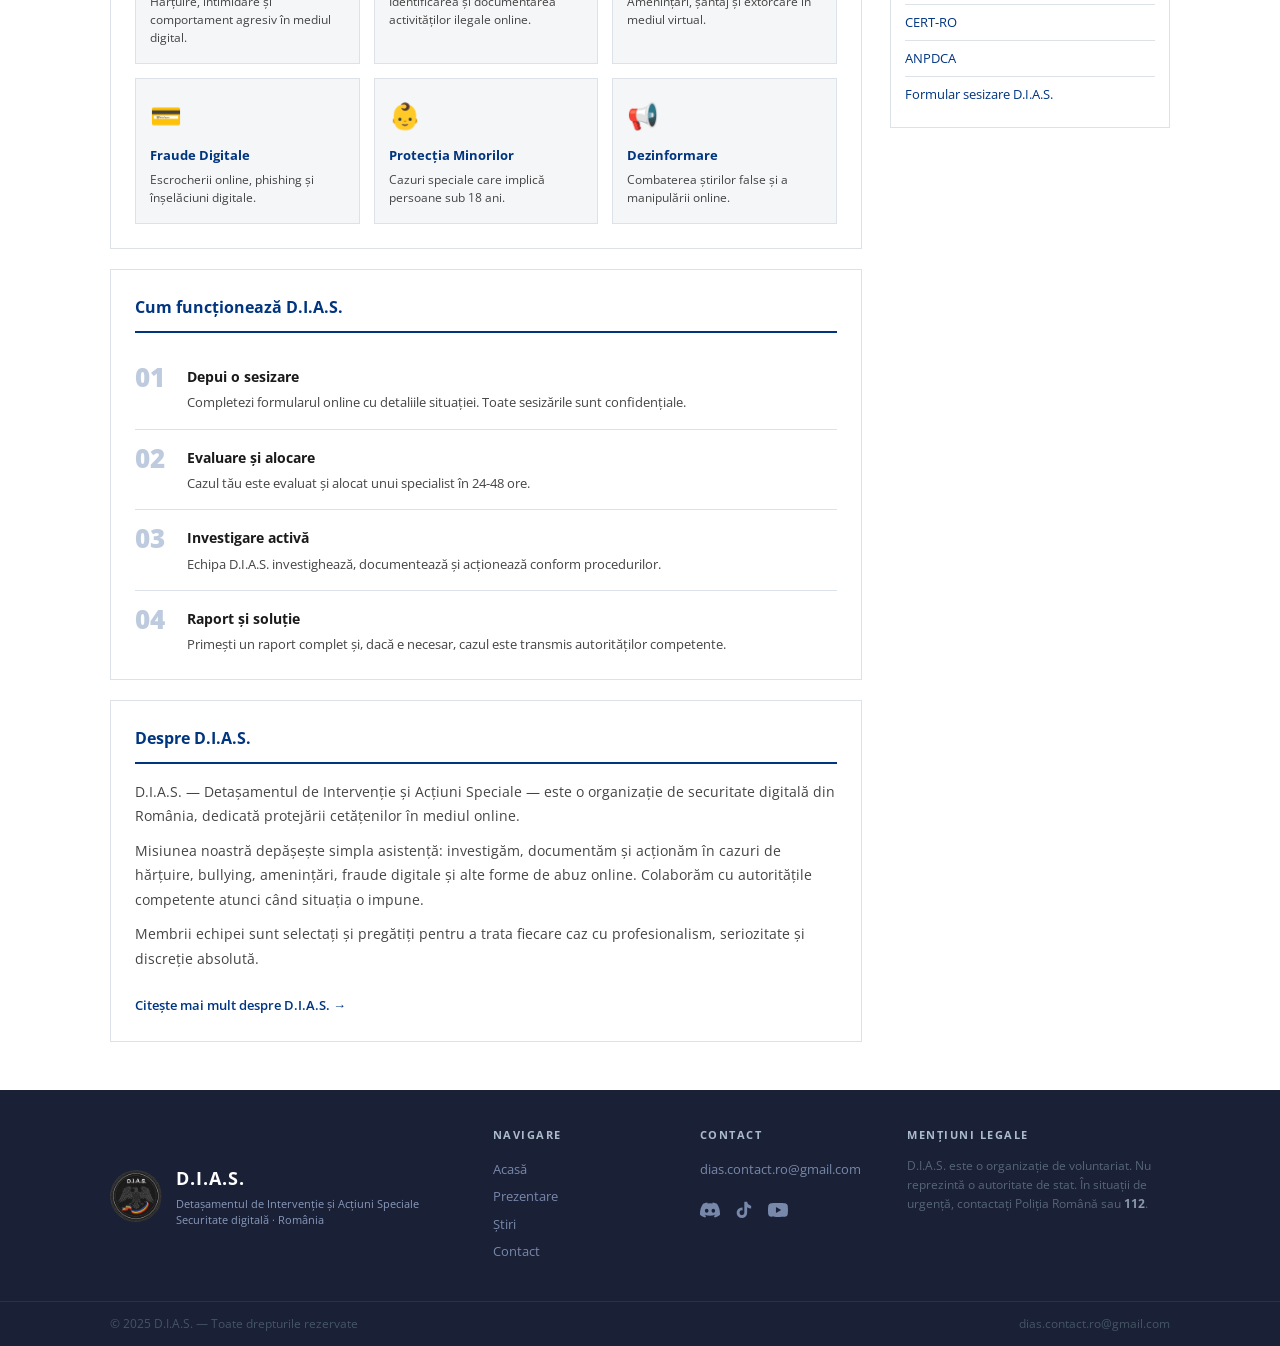
==== commit 6ba21ddb: "Add files via upload" ====
--- a/index.html
+++ b/index.html
@@ -43,8 +43,12 @@
     <div class="wrap nav-inner">
         <a href="index.html" class="nav-link active">Acasă</a>
         <a href="despre.html" class="nav-link">Prezentare</a>
+        <a href="educatie.html" class="nav-link">Educație</a>
+        <a href="comunitate.html" class="nav-link">Comunitate</a>
+        <a href="colaborari.html" class="nav-link">Colaborări</a>
         <a href="stiri.html" class="nav-link">Știri</a>
         <a href="contact.html" class="nav-link">Contact & Sesizări</a>
+        <a href="sesizare.html" class="nav-link">Raportare</a>
     </div>
 </nav>
 
